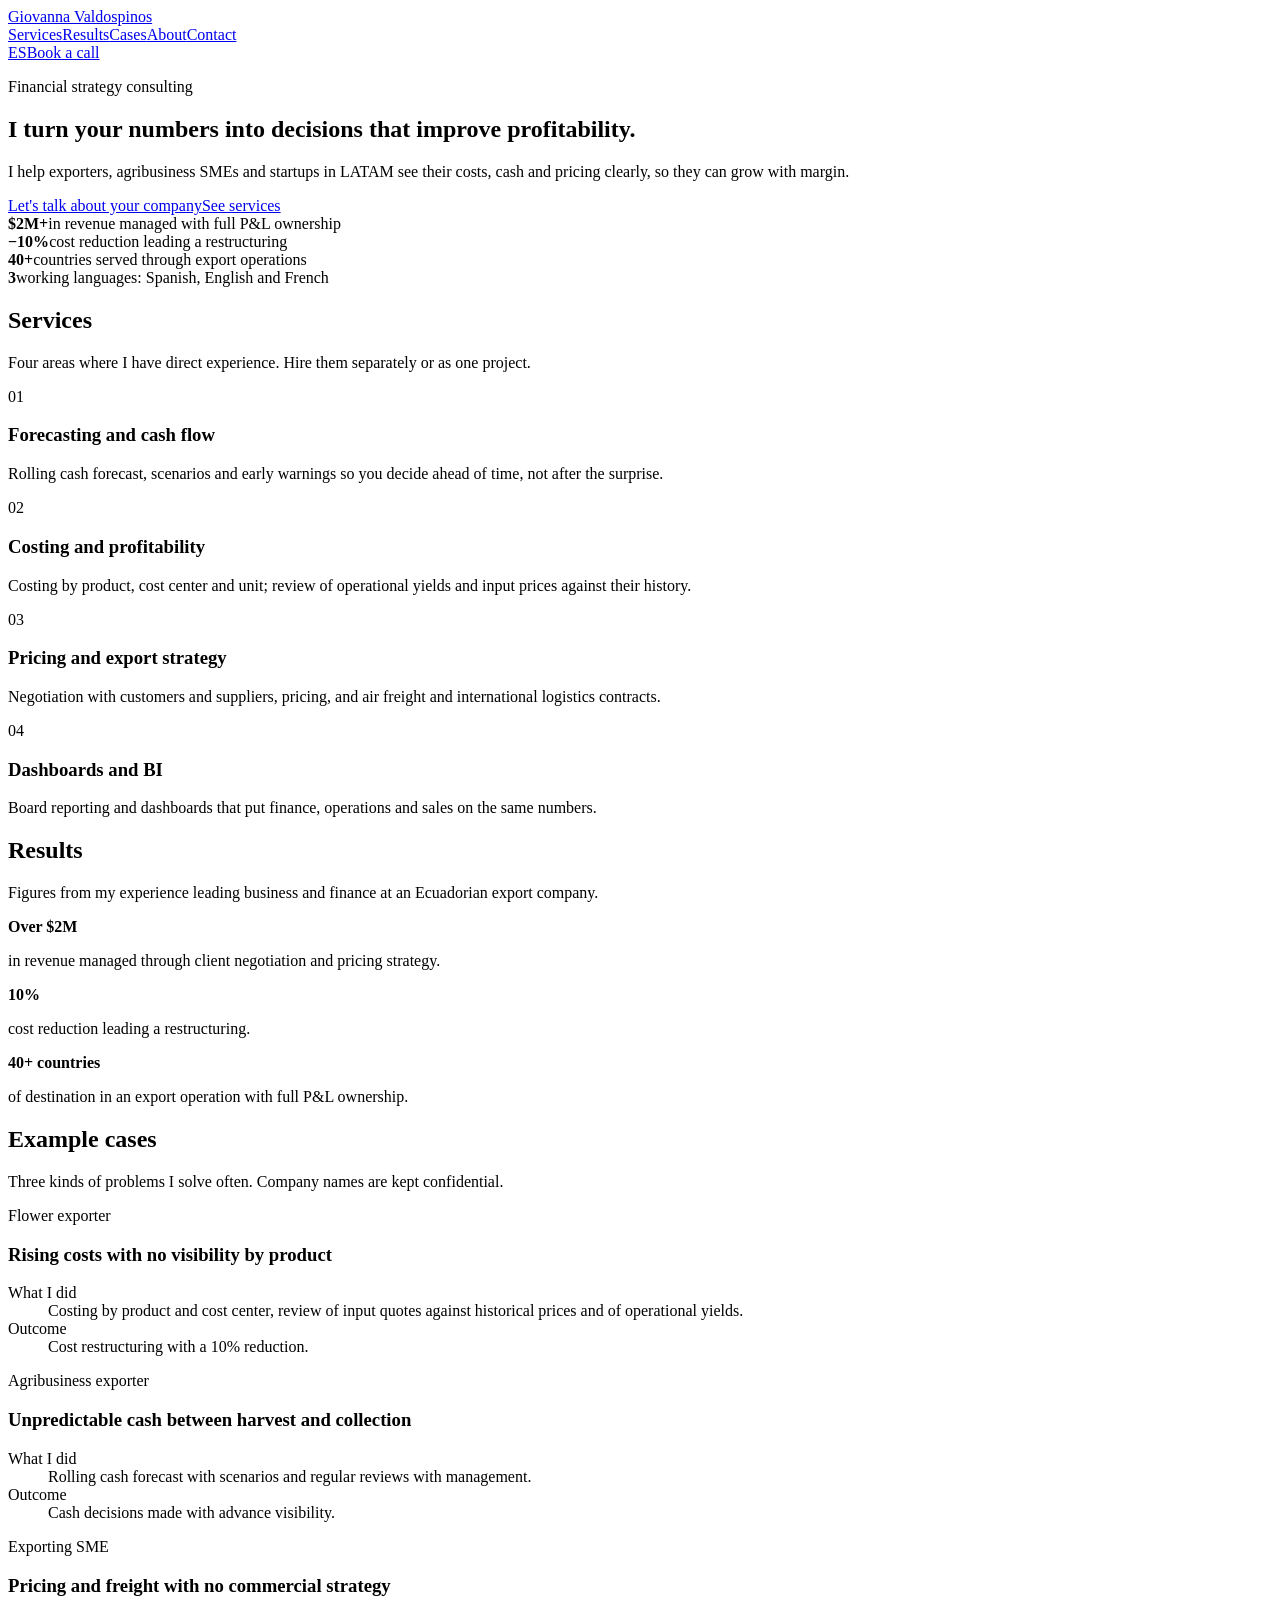
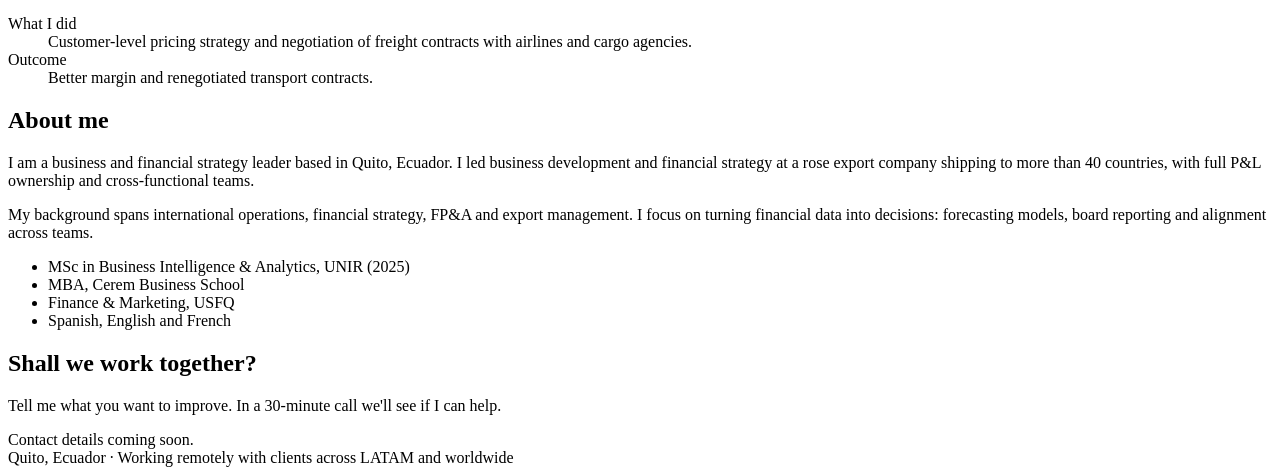
==== en/index.html @ 50a2fac2 "Create index.html" ====
<!doctype html>
<html lang="en"><head><meta charset="utf-8"><meta name="viewport" content="width=device-width,initial-scale=1">
<title>Giovanna Valdospinos · Financial strategy and export operations consulting</title><meta name="description" content="Financial strategy, FP&A and international operations consulting for exporters, agribusiness SMEs and startups in LATAM.">
<meta property="og:title" content="Giovanna Valdospinos · Financial strategy and export operations consulting"><meta property="og:description" content="Financial strategy, FP&A and international operations consulting for exporters, agribusiness SMEs and startups in LATAM.">
<link rel="preconnect" href="https://fonts.googleapis.com"><link rel="preconnect" href="https://fonts.gstatic.com" crossorigin>
<link href="https://fonts.googleapis.com/css2?family=Fraunces:opsz,wght@9..144,500;9..144,600&family=Inter:wght@400;500;600&display=swap" rel="stylesheet">
<link rel="stylesheet" href="../assets/style.css"></head><body>
<header class="top"><div class="wrap bar"><a class="brand" href="#">Giovanna Valdospinos</a>
<nav><a href="#services">Services</a><a href="#results">Results</a><a href="#cases">Cases</a><a href="#about">About</a><a href="#contact">Contact</a></nav><div class="right"><a class="lang" href="../">ES</a><a class="btn sm" href="#contact">Book a call</a></div></div></header>
<main>
<section class="hero"><div class="wrap"><p class="eyebrow">Financial strategy consulting</p><h1>I turn your numbers into decisions that improve profitability.</h1><p class="lead">I help exporters, agribusiness SMEs and startups in LATAM see their costs, cash and pricing clearly, so they can grow with margin.</p>
<div class="actions"><a class="btn" href="#contact">Let's talk about your company</a><a class="btn ghost" href="#services">See services</a></div>
<div class="stats"><div class="stat"><b>$2M+</b><span>in revenue managed with full P&L ownership</span></div><div class="stat"><b>−10%</b><span>cost reduction leading a restructuring</span></div><div class="stat"><b>40+</b><span>countries served through export operations</span></div><div class="stat"><b>3</b><span>working languages: Spanish, English and French</span></div></div></div></section>
<section id="services"><div class="wrap"><h2>Services</h2><p class="intro">Four areas where I have direct experience. Hire them separately or as one project.</p><div class="grid4"><article class="card"><span class="n">01</span><h3>Forecasting and cash flow</h3><p>Rolling cash forecast, scenarios and early warnings so you decide ahead of time, not after the surprise.</p></article><article class="card"><span class="n">02</span><h3>Costing and profitability</h3><p>Costing by product, cost center and unit; review of operational yields and input prices against their history.</p></article><article class="card"><span class="n">03</span><h3>Pricing and export strategy</h3><p>Negotiation with customers and suppliers, pricing, and air freight and international logistics contracts.</p></article><article class="card"><span class="n">04</span><h3>Dashboards and BI</h3><p>Board reporting and dashboards that put finance, operations and sales on the same numbers.</p></article></div></div></section>
<section id="results" class="dark"><div class="wrap"><h2>Results</h2><p class="intro">Figures from my experience leading business and finance at an Ecuadorian export company.</p><div class="grid3"><div class="res"><b>Over $2M</b><p>in revenue managed through client negotiation and pricing strategy.</p></div><div class="res"><b>10%</b><p>cost reduction leading a restructuring.</p></div><div class="res"><b>40+ countries</b><p>of destination in an export operation with full P&L ownership.</p></div></div></div></section>
<section id="cases"><div class="wrap"><h2>Example cases</h2><p class="intro">Three kinds of problems I solve often. Company names are kept confidential.</p><div class="grid3"><article class="case"><span class="tag">Flower exporter</span><h3>Rising costs with no visibility by product</h3><dl><dt>What I did</dt><dd>Costing by product and cost center, review of input quotes against historical prices and of operational yields.</dd><dt>Outcome</dt><dd>Cost restructuring with a 10% reduction.</dd></dl></article><article class="case"><span class="tag">Agribusiness exporter</span><h3>Unpredictable cash between harvest and collection</h3><dl><dt>What I did</dt><dd>Rolling cash forecast with scenarios and regular reviews with management.</dd><dt>Outcome</dt><dd>Cash decisions made with advance visibility.</dd></dl></article><article class="case"><span class="tag">Exporting SME</span><h3>Pricing and freight with no commercial strategy</h3><dl><dt>What I did</dt><dd>Customer-level pricing strategy and negotiation of freight contracts with airlines and cargo agencies.</dd><dt>Outcome</dt><dd>Better margin and renegotiated transport contracts.</dd></dl></article></div></div></section>
<section id="about" class="soft"><div class="wrap two"><div><h2>About me</h2><p>I am a business and financial strategy leader based in Quito, Ecuador. I led business development and financial strategy at a rose export company shipping to more than 40 countries, with full P&L ownership and cross-functional teams.</p><p>My background spans international operations, financial strategy, FP&A and export management. I focus on turning financial data into decisions: forecasting models, board reporting and alignment across teams.</p></div><ul class="creds"><li>MSc in Business Intelligence & Analytics, UNIR (2025)</li><li>MBA, Cerem Business School</li><li>Finance & Marketing, USFQ</li><li>Spanish, English and French</li></ul></div></section>
<section id="contact" class="contact"><div class="wrap"><h2>Shall we work together?</h2><p class="intro">Tell me what you want to improve. In a 30-minute call we'll see if I can help.</p>
<div class="actions"><span class="soon">Contact details coming soon.</span></div></div></section>
</main>
<footer><div class="wrap">Quito, Ecuador · Working remotely with clients across LATAM and worldwide</div></footer>
</body></html>
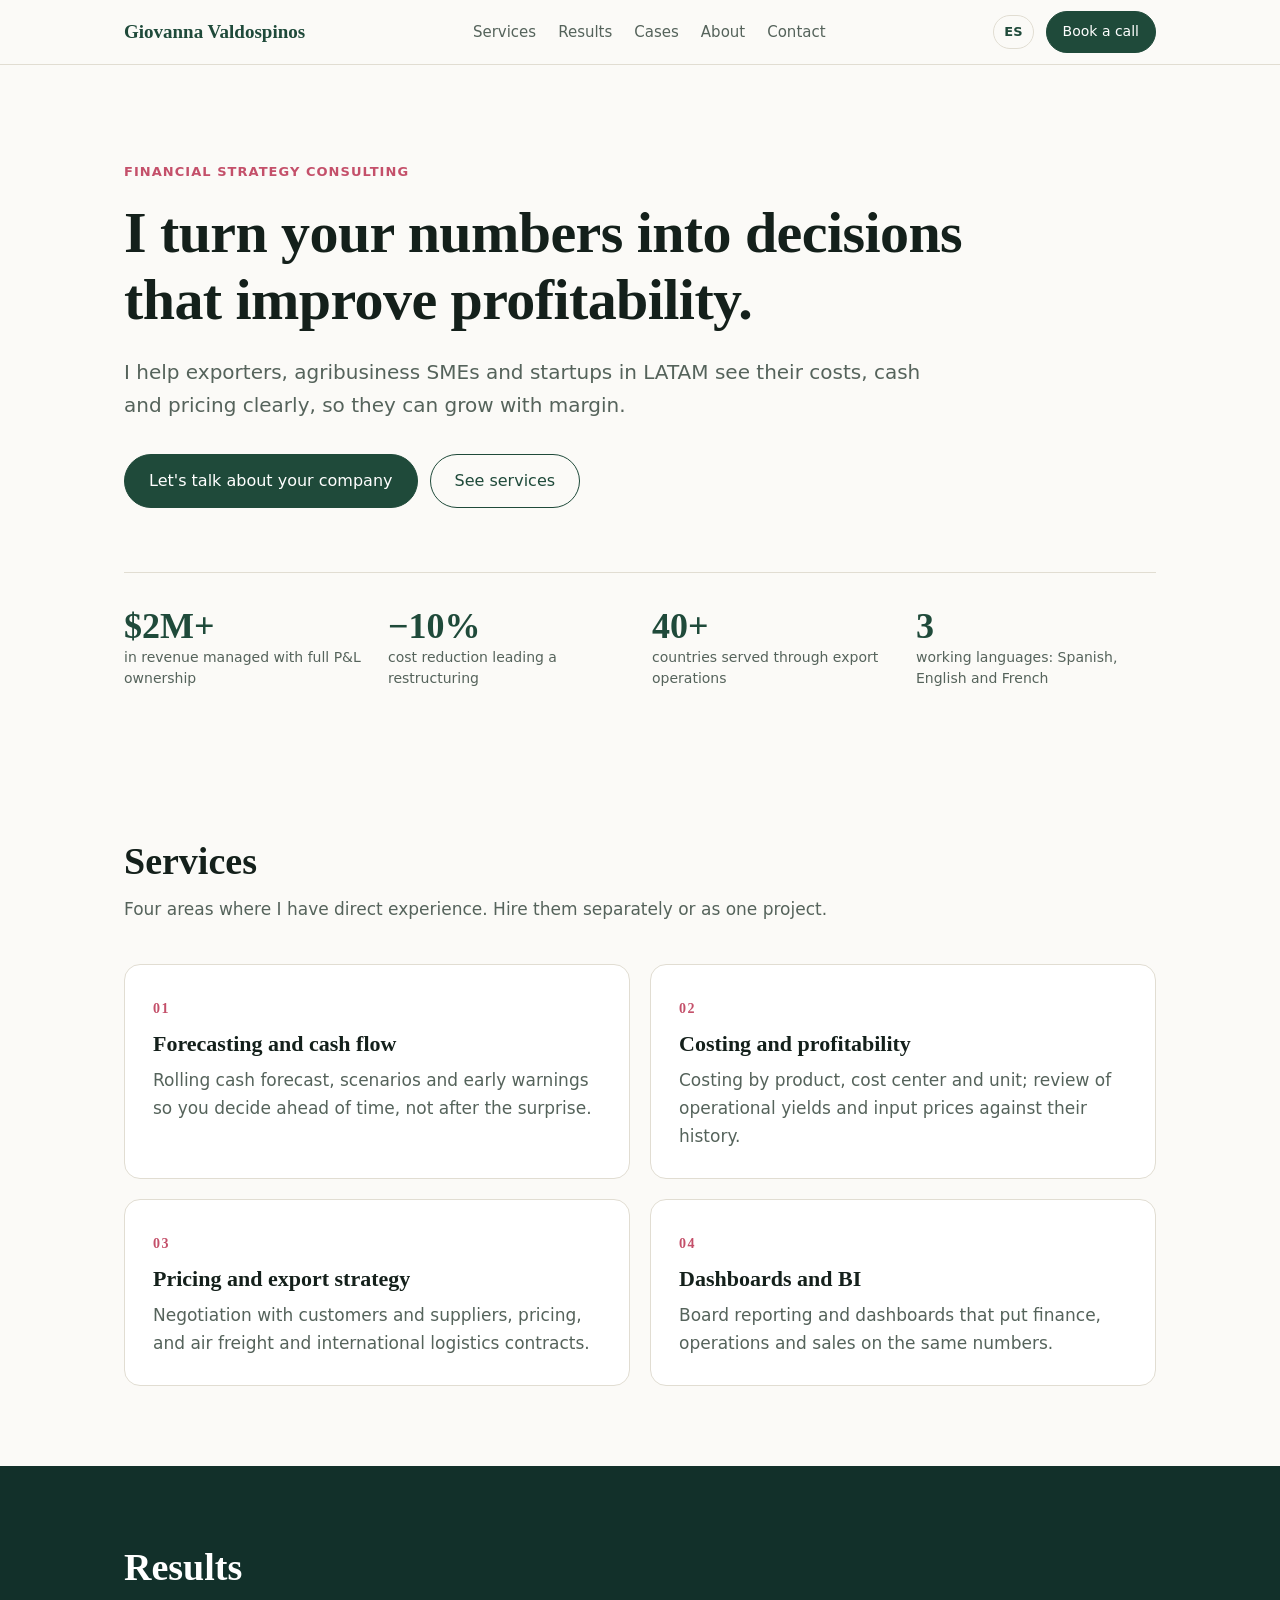
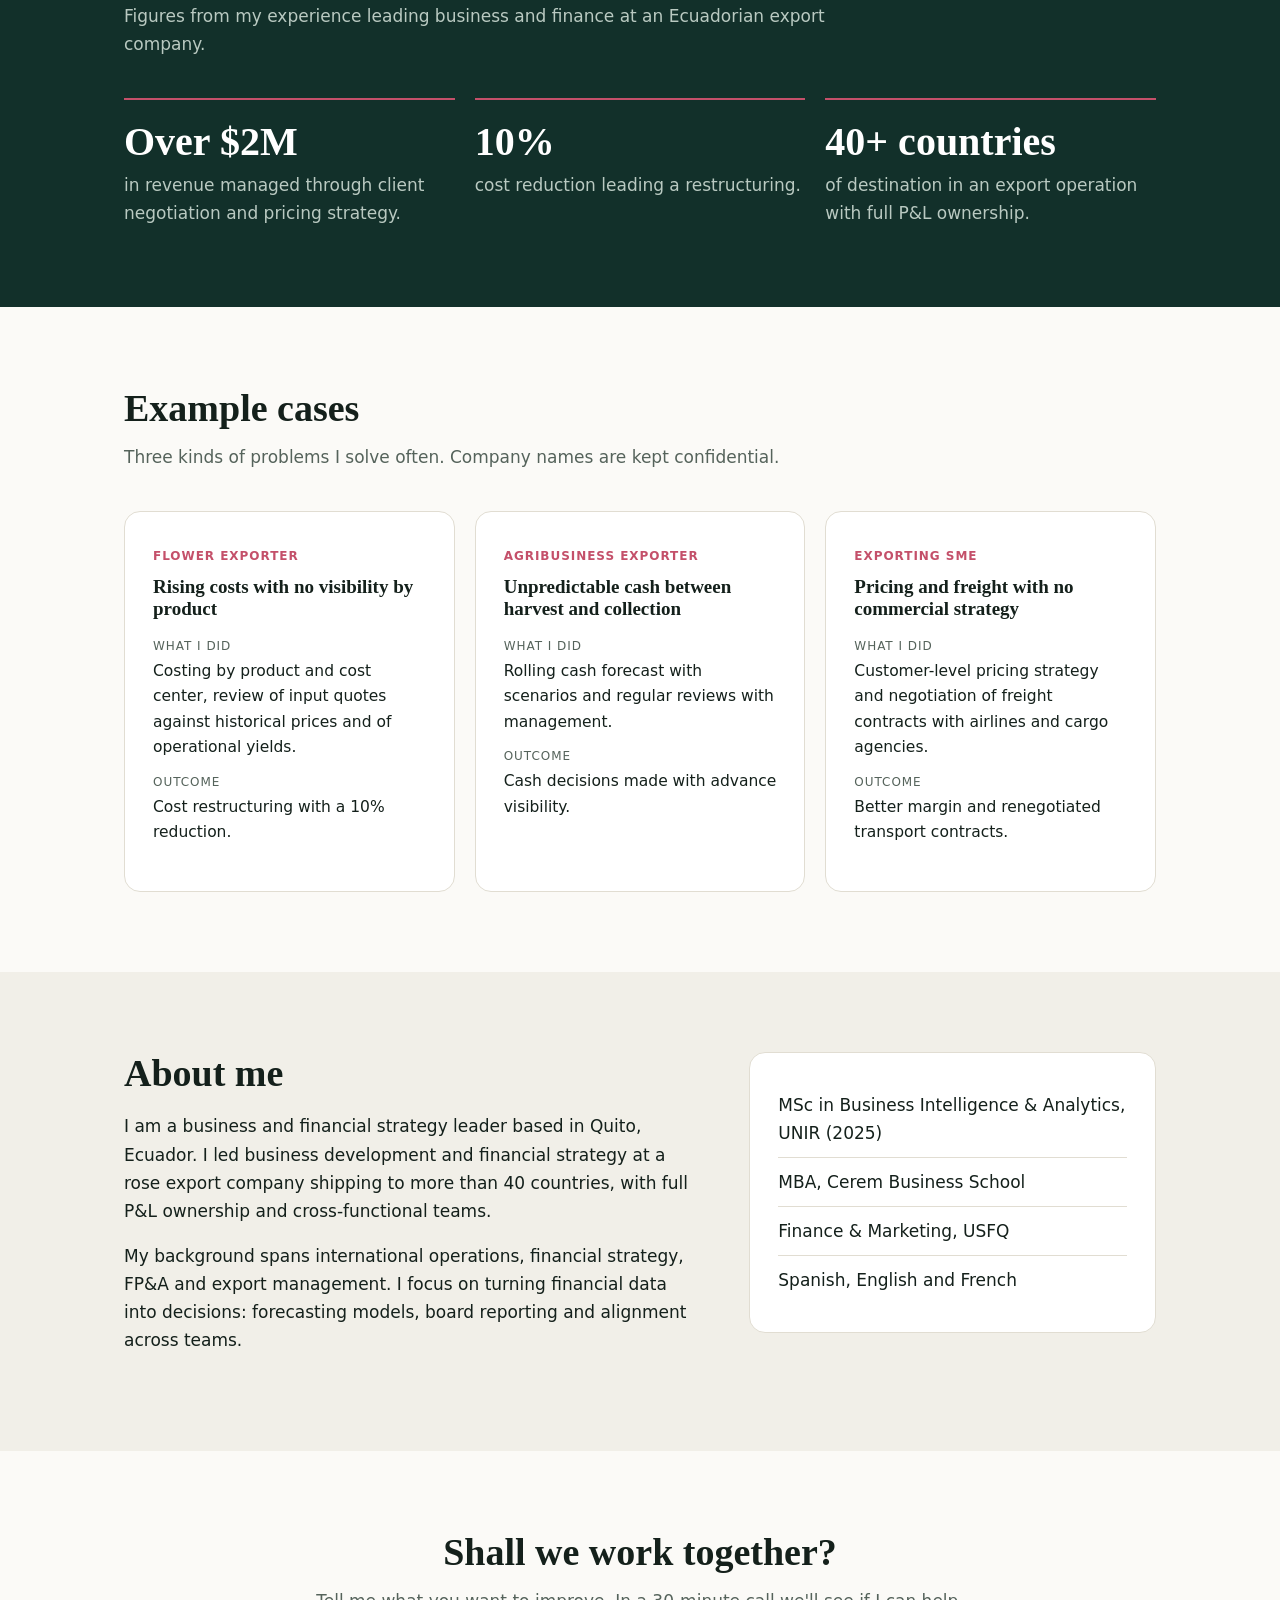
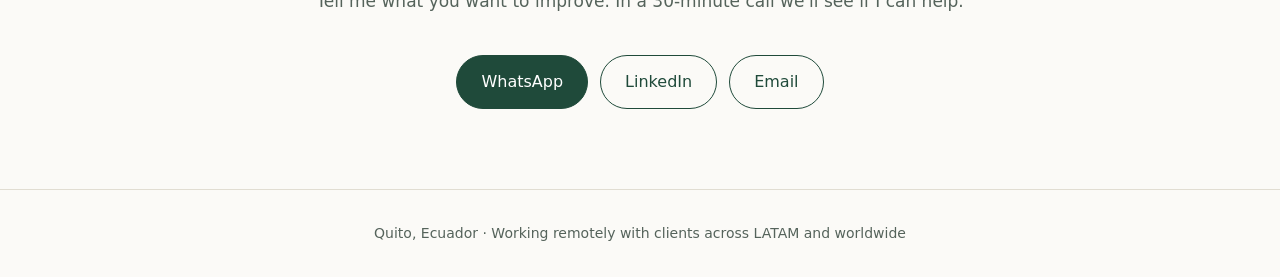
==== commit f1313d9d: "Update index.html" ====
--- a/en/index.html
+++ b/en/index.html
@@ -16,7 +16,8 @@
 <section id="cases"><div class="wrap"><h2>Example cases</h2><p class="intro">Three kinds of problems I solve often. Company names are kept confidential.</p><div class="grid3"><article class="case"><span class="tag">Flower exporter</span><h3>Rising costs with no visibility by product</h3><dl><dt>What I did</dt><dd>Costing by product and cost center, review of input quotes against historical prices and of operational yields.</dd><dt>Outcome</dt><dd>Cost restructuring with a 10% reduction.</dd></dl></article><article class="case"><span class="tag">Agribusiness exporter</span><h3>Unpredictable cash between harvest and collection</h3><dl><dt>What I did</dt><dd>Rolling cash forecast with scenarios and regular reviews with management.</dd><dt>Outcome</dt><dd>Cash decisions made with advance visibility.</dd></dl></article><article class="case"><span class="tag">Exporting SME</span><h3>Pricing and freight with no commercial strategy</h3><dl><dt>What I did</dt><dd>Customer-level pricing strategy and negotiation of freight contracts with airlines and cargo agencies.</dd><dt>Outcome</dt><dd>Better margin and renegotiated transport contracts.</dd></dl></article></div></div></section>
 <section id="about" class="soft"><div class="wrap two"><div><h2>About me</h2><p>I am a business and financial strategy leader based in Quito, Ecuador. I led business development and financial strategy at a rose export company shipping to more than 40 countries, with full P&L ownership and cross-functional teams.</p><p>My background spans international operations, financial strategy, FP&A and export management. I focus on turning financial data into decisions: forecasting models, board reporting and alignment across teams.</p></div><ul class="creds"><li>MSc in Business Intelligence & Analytics, UNIR (2025)</li><li>MBA, Cerem Business School</li><li>Finance & Marketing, USFQ</li><li>Spanish, English and French</li></ul></div></section>
 <section id="contact" class="contact"><div class="wrap"><h2>Shall we work together?</h2><p class="intro">Tell me what you want to improve. In a 30-minute call we'll see if I can help.</p>
-<div class="actions"><span class="soon">Contact details coming soon.</span></div></div></section>
+<div class="actions"><a class="btn" href="https://wa.me/593990632635">WhatsApp</a><a class="btn ghost" href="https://www.linkedin.com/in/giovanna-valdospinos/">LinkedIn</a><a class="btn ghost" href="mailto:giovanna2380@gmail.com">Email</a></div></div></section>
 </main>
 <footer><div class="wrap">Quito, Ecuador · Working remotely with clients across LATAM and worldwide</div></footer>
 </body></html>
+
--- a/assets/style.css
+++ b/assets/style.css
@@ -0,0 +1,38 @@
+:root{--ink:#14201b;--muted:#55635b;--bg:#fbfaf7;--soft:#f1efe8;--green:#1f4a3a;--deep:#12302a;--accent:#c4506a;--line:#e1ddd2}
+*{box-sizing:border-box}html{scroll-behavior:smooth}
+body{margin:0;font:400 17px/1.65 Inter,system-ui,sans-serif;color:var(--ink);background:var(--bg)}
+.wrap{max-width:1080px;margin:0 auto;padding:0 24px}
+h1,h2,h3{font-family:Fraunces,Georgia,serif;font-weight:600;line-height:1.15;margin:0}
+.top{position:sticky;top:0;z-index:5;background:rgba(251,250,247,.92);backdrop-filter:blur(8px);border-bottom:1px solid var(--line)}
+.bar{display:flex;align-items:center;justify-content:space-between;gap:16px;height:64px}
+.brand{font-family:Fraunces,serif;font-weight:600;color:var(--green);text-decoration:none;font-size:19px}
+nav{display:flex;gap:22px}nav a{color:var(--muted);text-decoration:none;font-size:15px}nav a:hover{color:var(--ink)}
+.right{display:flex;align-items:center;gap:12px}
+.lang{font-size:13px;font-weight:600;color:var(--green);text-decoration:none;border:1px solid var(--line);padding:5px 10px;border-radius:999px}
+.btn{display:inline-block;background:var(--green);color:#fff;text-decoration:none;padding:13px 24px;border-radius:999px;font-weight:500;font-size:16px;border:1px solid var(--green);transition:.2s}
+.btn:hover{background:var(--deep)}.btn.sm{padding:8px 16px;font-size:14px}
+.btn.ghost{background:transparent;color:var(--green)}.btn.ghost:hover{background:var(--soft)}
+.hero{padding:96px 0 72px}.eyebrow{color:var(--accent);font-weight:600;letter-spacing:.08em;text-transform:uppercase;font-size:13px;margin:0 0 18px}
+h1{font-size:clamp(34px,5.4vw,58px);max-width:16em;letter-spacing:-.01em}
+.lead{font-size:20px;color:var(--muted);max-width:40em;margin:22px 0 32px}
+.actions{display:flex;flex-wrap:wrap;gap:12px}
+.stats{display:grid;grid-template-columns:repeat(4,1fr);gap:24px;margin-top:64px;border-top:1px solid var(--line);padding-top:32px}
+.stat b{display:block;font:600 36px Fraunces,serif;color:var(--green)}.stat span{font-size:14px;color:var(--muted);display:block;line-height:1.45}
+section{padding:80px 0}h2{font-size:clamp(28px,3.6vw,38px);margin-bottom:12px}
+.intro{color:var(--muted);max-width:42em;margin:0 0 40px}
+.grid4{display:grid;grid-template-columns:repeat(2,1fr);gap:20px}.grid3{display:grid;grid-template-columns:repeat(3,1fr);gap:20px}
+.card,.case{background:#fff;border:1px solid var(--line);border-radius:16px;padding:28px}
+.card .n{color:var(--accent);font:600 14px Inter;letter-spacing:.1em}.card h3{font-size:22px;margin:10px 0}.card p{margin:0;color:var(--muted)}
+.dark{background:var(--deep);color:#fff}.dark .intro{color:#b9c9c1}
+.res{border-top:2px solid var(--accent);padding-top:18px}.res b{font:600 40px Fraunces,serif;display:block}.res p{color:#b9c9c1;margin:6px 0 0}
+.tag{font-size:12px;font-weight:600;letter-spacing:.08em;text-transform:uppercase;color:var(--accent)}
+.case h3{font-size:19px;margin:8px 0 14px}.case dt{font-size:12px;text-transform:uppercase;letter-spacing:.08em;color:var(--muted);margin-top:12px}.case dd{margin:2px 0 0;font-size:15.5px}
+.soft{background:var(--soft)}.two{display:grid;grid-template-columns:1.4fr 1fr;gap:56px;align-items:start}
+.creds{list-style:none;margin:0;padding:28px;background:#fff;border:1px solid var(--line);border-radius:16px}
+.creds li{padding:10px 0;border-bottom:1px solid var(--line)}.creds li:last-child{border:0}
+.contact{text-align:center}.contact .intro{margin-inline:auto}.contact .actions{justify-content:center}
+footer{padding:32px 0;border-top:1px solid var(--line);color:var(--muted);font-size:14px;text-align:center}
+@media(max-width:820px){nav{display:none}.stats{grid-template-columns:repeat(2,1fr)}.grid4,.grid3,.two{grid-template-columns:1fr}.hero{padding:56px 0 40px}section{padding:56px 0}}
+.brand{white-space:nowrap}.btn.sm{white-space:nowrap}
+@media(max-width:520px){.btn.sm{display:none}.brand{font-size:17px}}
+.soon{color:var(--muted);font-style:italic}
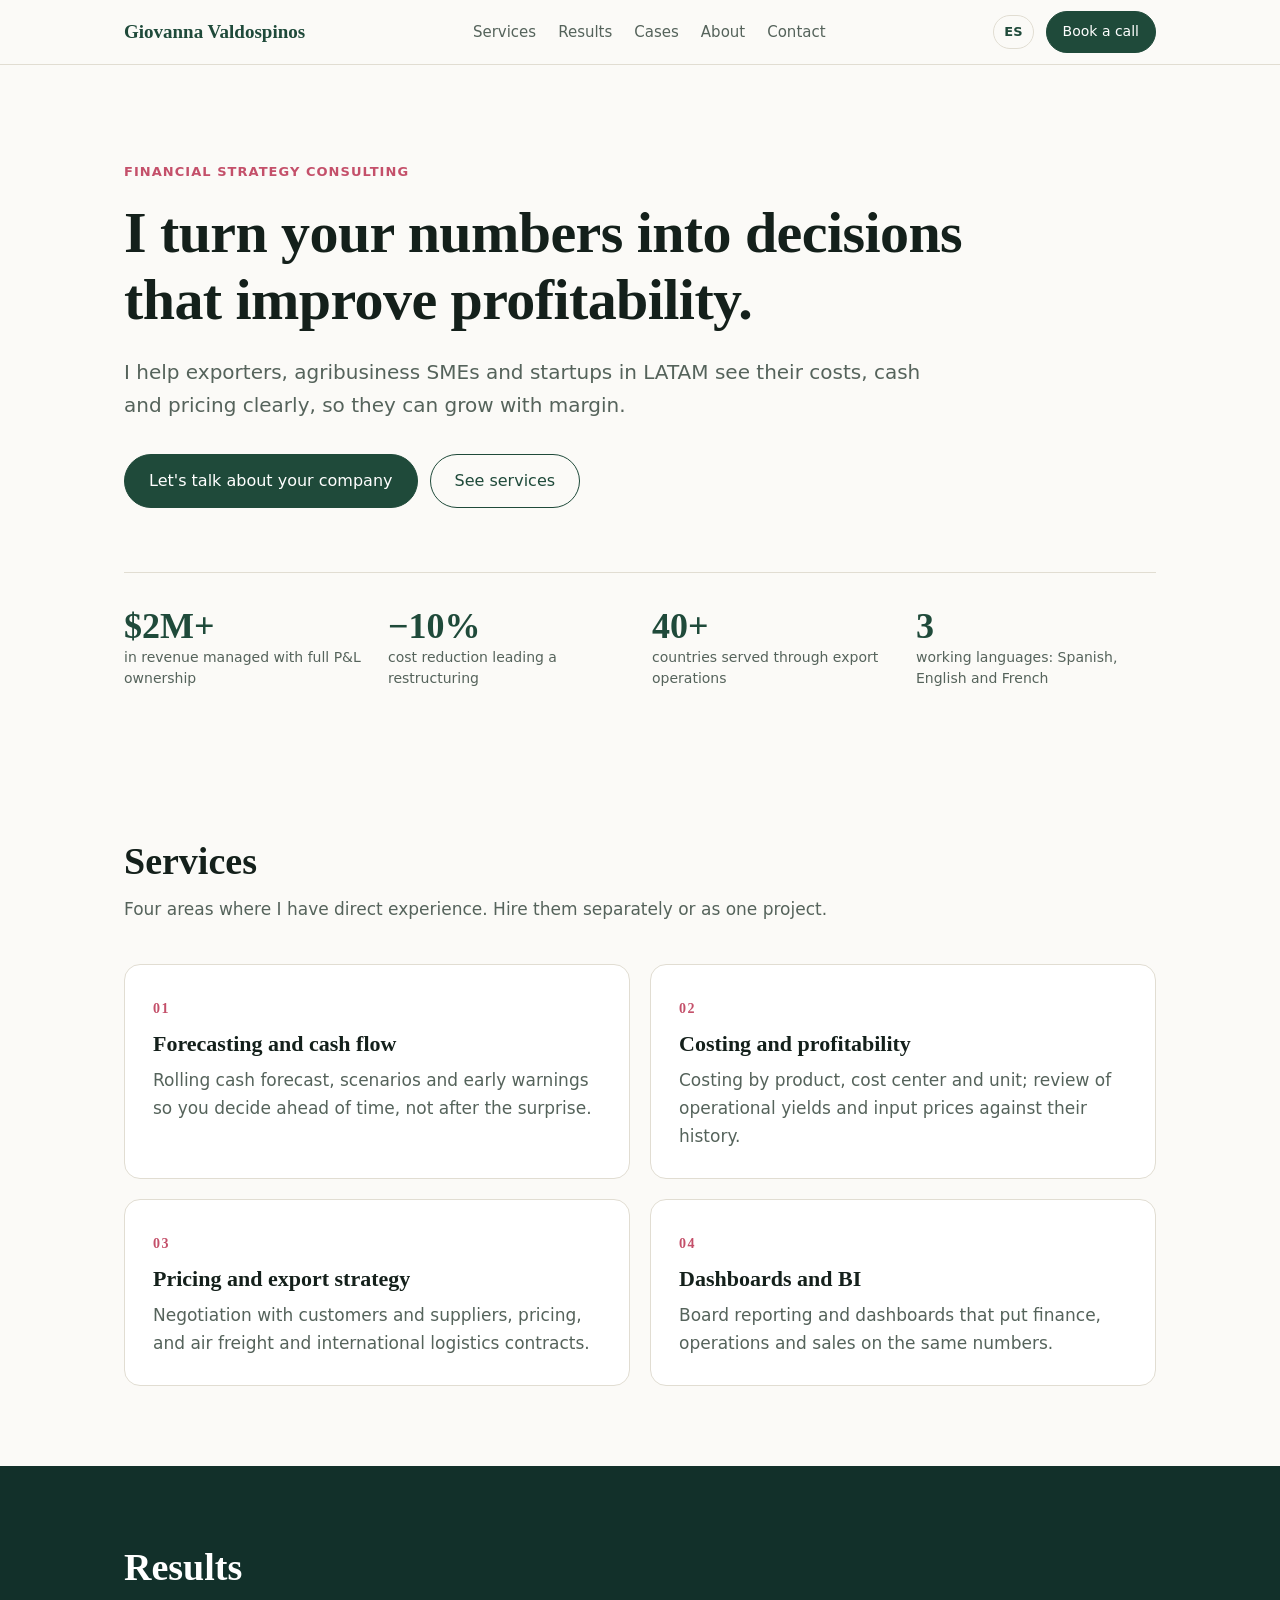
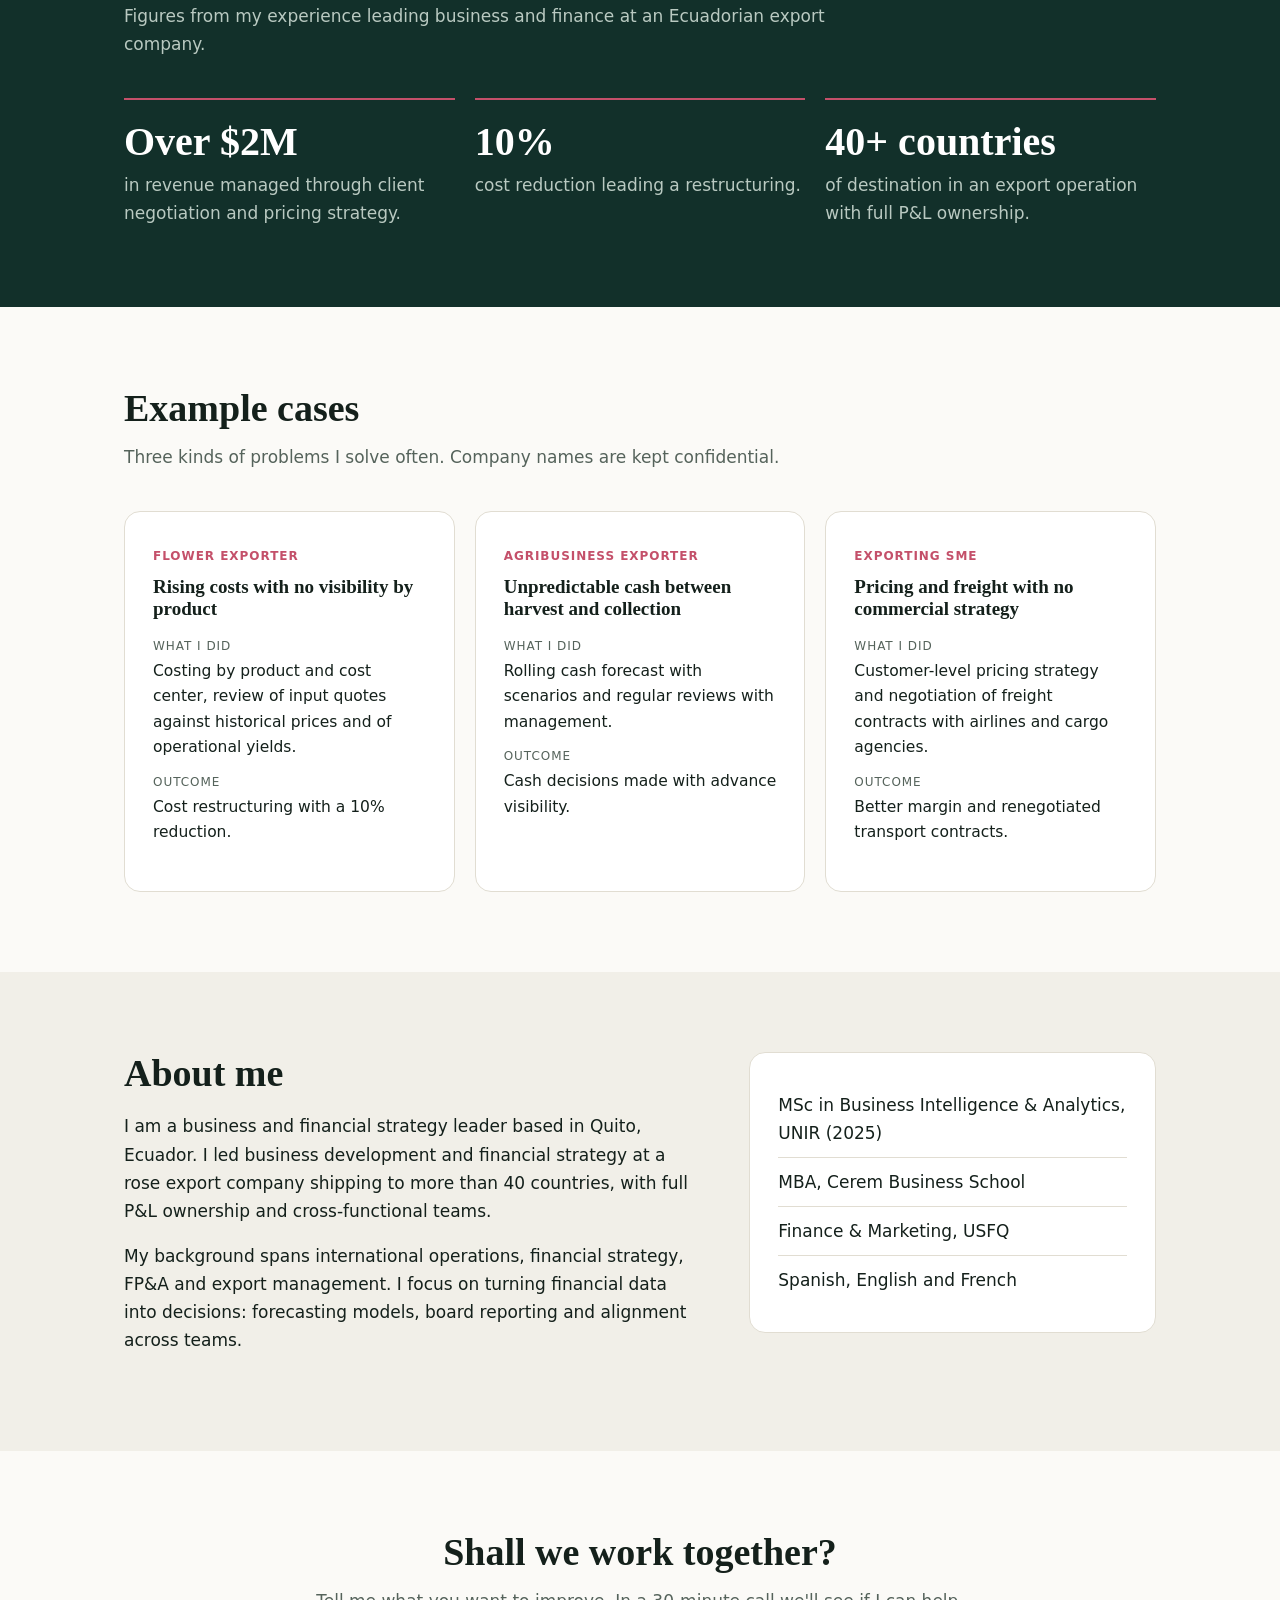
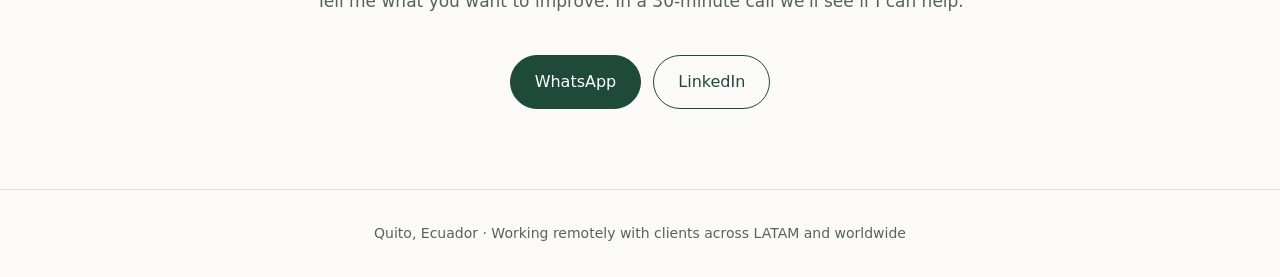
==== commit cbdde65a: "Update index.html" ====
--- a/en/index.html
+++ b/en/index.html
@@ -16,8 +16,10 @@
 <section id="cases"><div class="wrap"><h2>Example cases</h2><p class="intro">Three kinds of problems I solve often. Company names are kept confidential.</p><div class="grid3"><article class="case"><span class="tag">Flower exporter</span><h3>Rising costs with no visibility by product</h3><dl><dt>What I did</dt><dd>Costing by product and cost center, review of input quotes against historical prices and of operational yields.</dd><dt>Outcome</dt><dd>Cost restructuring with a 10% reduction.</dd></dl></article><article class="case"><span class="tag">Agribusiness exporter</span><h3>Unpredictable cash between harvest and collection</h3><dl><dt>What I did</dt><dd>Rolling cash forecast with scenarios and regular reviews with management.</dd><dt>Outcome</dt><dd>Cash decisions made with advance visibility.</dd></dl></article><article class="case"><span class="tag">Exporting SME</span><h3>Pricing and freight with no commercial strategy</h3><dl><dt>What I did</dt><dd>Customer-level pricing strategy and negotiation of freight contracts with airlines and cargo agencies.</dd><dt>Outcome</dt><dd>Better margin and renegotiated transport contracts.</dd></dl></article></div></div></section>
 <section id="about" class="soft"><div class="wrap two"><div><h2>About me</h2><p>I am a business and financial strategy leader based in Quito, Ecuador. I led business development and financial strategy at a rose export company shipping to more than 40 countries, with full P&L ownership and cross-functional teams.</p><p>My background spans international operations, financial strategy, FP&A and export management. I focus on turning financial data into decisions: forecasting models, board reporting and alignment across teams.</p></div><ul class="creds"><li>MSc in Business Intelligence & Analytics, UNIR (2025)</li><li>MBA, Cerem Business School</li><li>Finance & Marketing, USFQ</li><li>Spanish, English and French</li></ul></div></section>
 <section id="contact" class="contact"><div class="wrap"><h2>Shall we work together?</h2><p class="intro">Tell me what you want to improve. In a 30-minute call we'll see if I can help.</p>
-<div class="actions"><a class="btn" href="https://wa.me/593990632635">WhatsApp</a><a class="btn ghost" href="https://www.linkedin.com/in/giovanna-valdospinos/">LinkedIn</a><a class="btn ghost" href="mailto:giovanna2380@gmail.com">Email</a></div></div></section>
+<div class="actions"><a class="btn" href="https://wa.me/593990632635">WhatsApp</a><a class="btn ghost" href="https://www.linkedin.com/in/giovanna-valdospinos/">LinkedIn</a></div></div></section>
 </main>
 <footer><div class="wrap">Quito, Ecuador · Working remotely with clients across LATAM and worldwide</div></footer>
 </body></html>
 
+
+
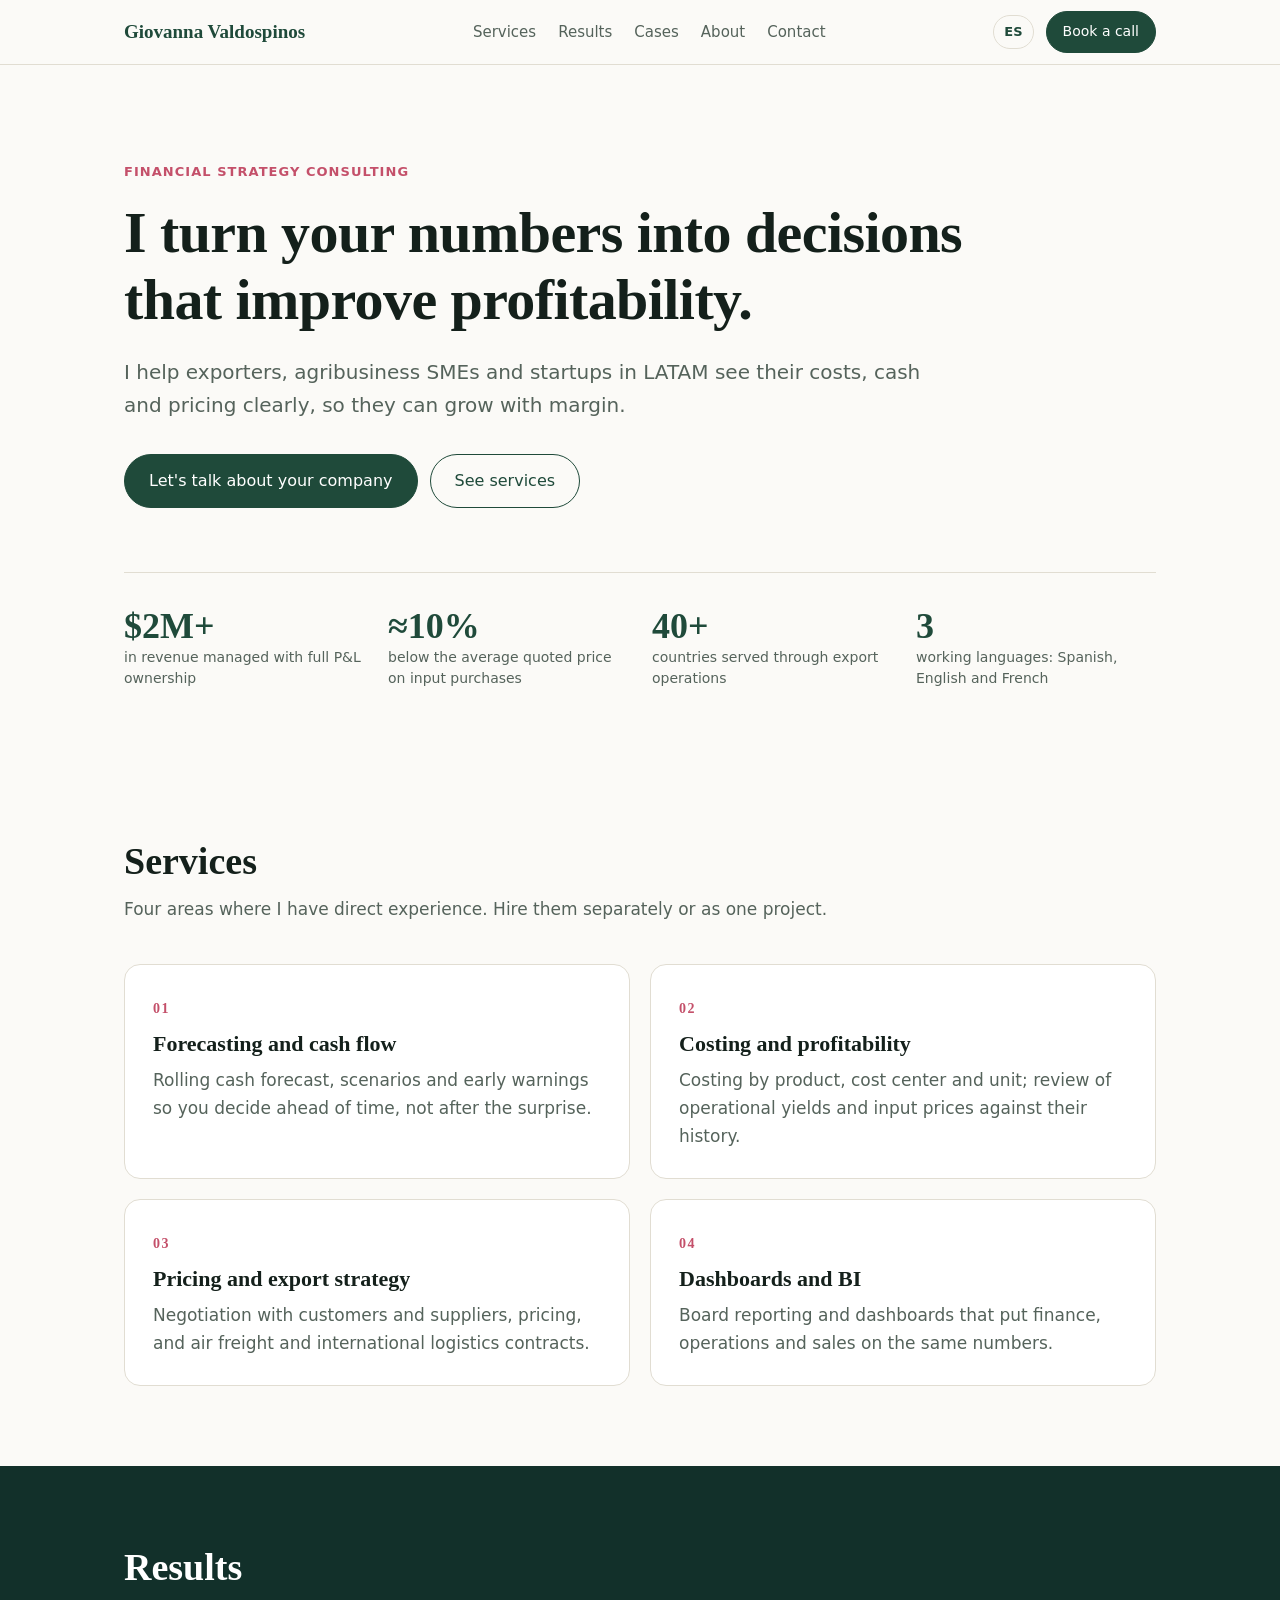
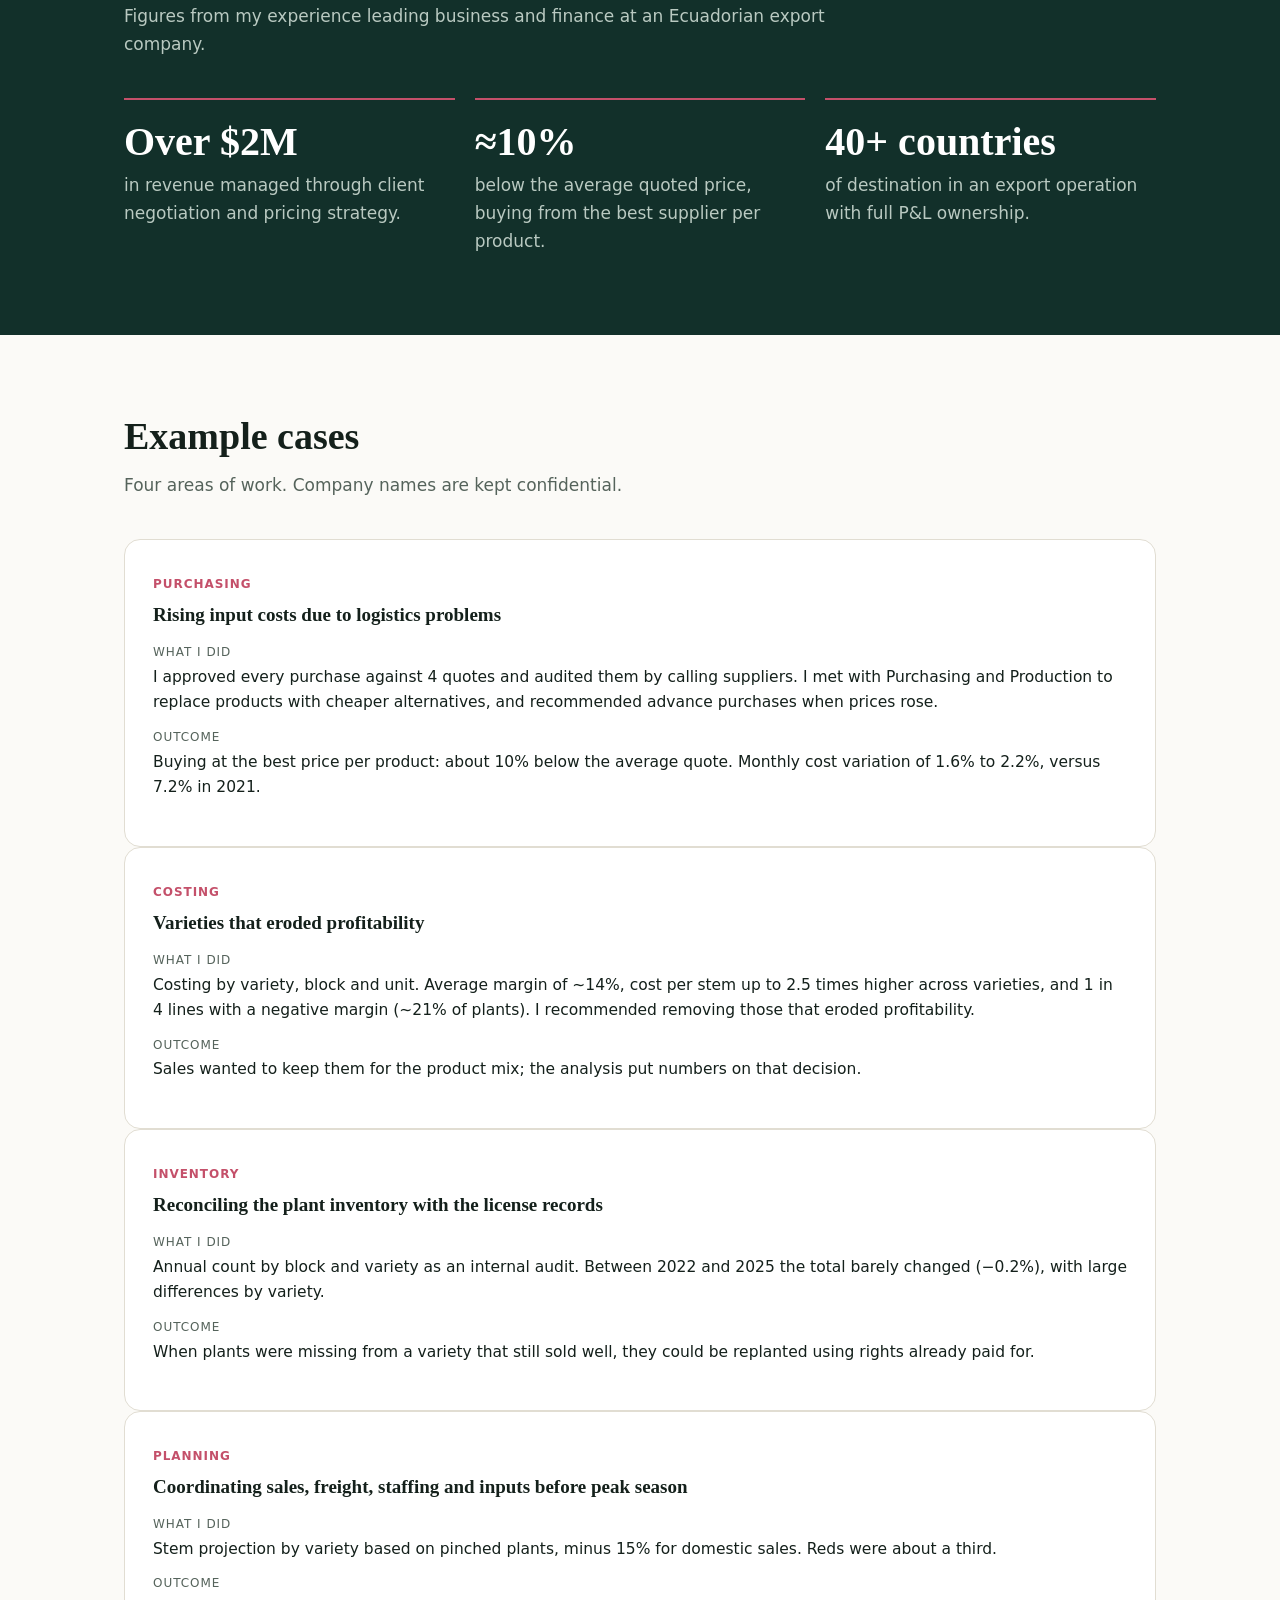
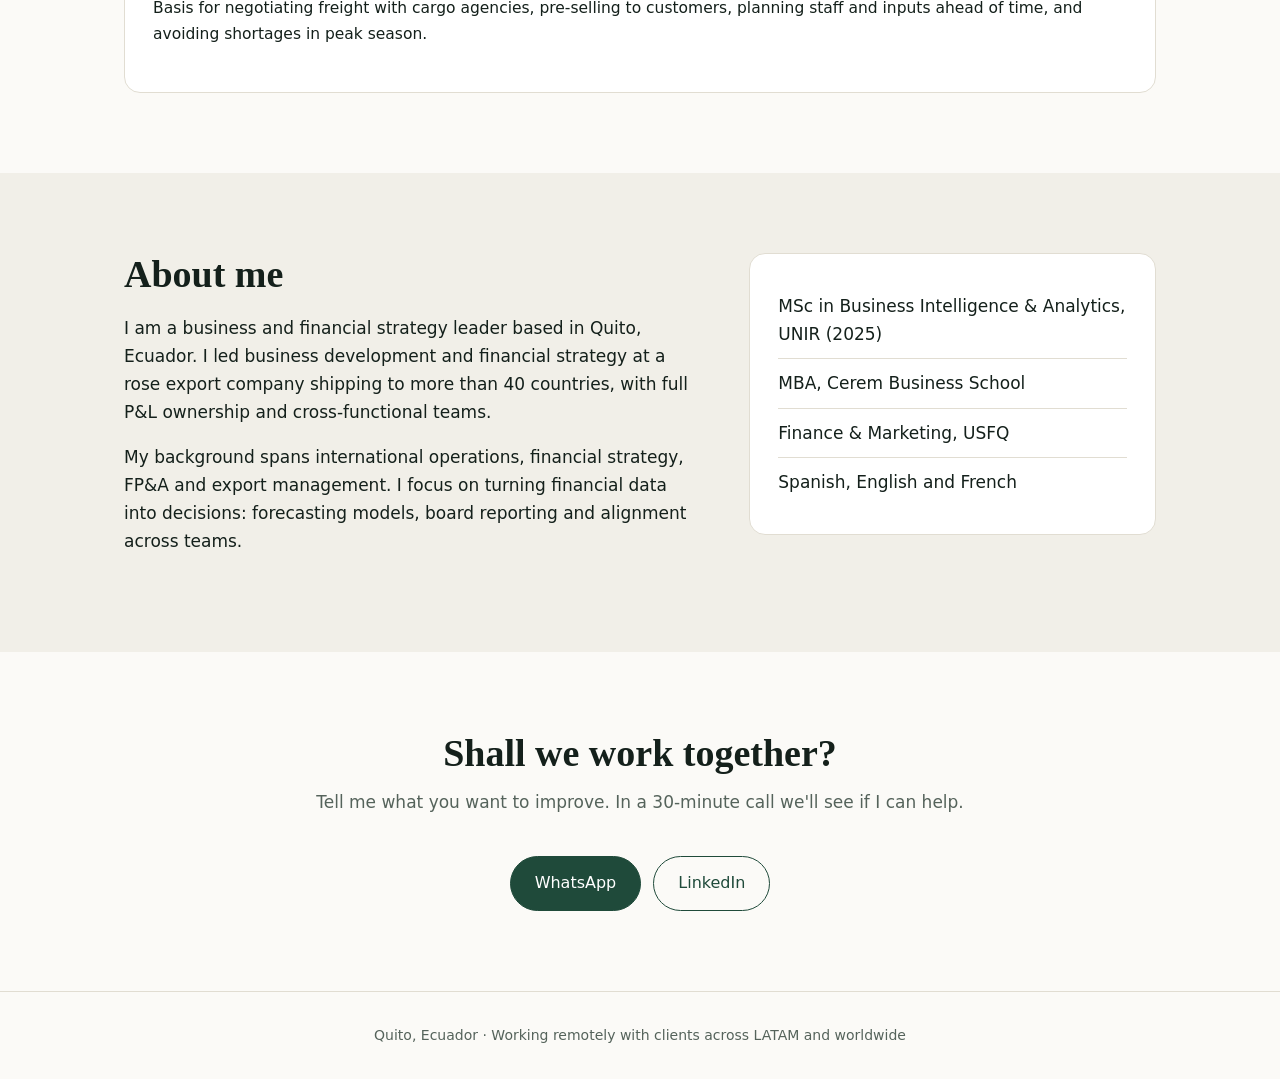
==== commit 39d8aca1: "Update index.html" ====
--- a/en/index.html
+++ b/en/index.html
@@ -10,16 +10,13 @@
 <main>
 <section class="hero"><div class="wrap"><p class="eyebrow">Financial strategy consulting</p><h1>I turn your numbers into decisions that improve profitability.</h1><p class="lead">I help exporters, agribusiness SMEs and startups in LATAM see their costs, cash and pricing clearly, so they can grow with margin.</p>
 <div class="actions"><a class="btn" href="#contact">Let's talk about your company</a><a class="btn ghost" href="#services">See services</a></div>
-<div class="stats"><div class="stat"><b>$2M+</b><span>in revenue managed with full P&L ownership</span></div><div class="stat"><b>−10%</b><span>cost reduction leading a restructuring</span></div><div class="stat"><b>40+</b><span>countries served through export operations</span></div><div class="stat"><b>3</b><span>working languages: Spanish, English and French</span></div></div></div></section>
+<div class="stats"><div class="stat"><b>$2M+</b><span>in revenue managed with full P&L ownership</span></div><div class="stat"><b>≈10%</b><span>below the average quoted price on input purchases</span></div><div class="stat"><b>40+</b><span>countries served through export operations</span></div><div class="stat"><b>3</b><span>working languages: Spanish, English and French</span></div></div></div></section>
 <section id="services"><div class="wrap"><h2>Services</h2><p class="intro">Four areas where I have direct experience. Hire them separately or as one project.</p><div class="grid4"><article class="card"><span class="n">01</span><h3>Forecasting and cash flow</h3><p>Rolling cash forecast, scenarios and early warnings so you decide ahead of time, not after the surprise.</p></article><article class="card"><span class="n">02</span><h3>Costing and profitability</h3><p>Costing by product, cost center and unit; review of operational yields and input prices against their history.</p></article><article class="card"><span class="n">03</span><h3>Pricing and export strategy</h3><p>Negotiation with customers and suppliers, pricing, and air freight and international logistics contracts.</p></article><article class="card"><span class="n">04</span><h3>Dashboards and BI</h3><p>Board reporting and dashboards that put finance, operations and sales on the same numbers.</p></article></div></div></section>
-<section id="results" class="dark"><div class="wrap"><h2>Results</h2><p class="intro">Figures from my experience leading business and finance at an Ecuadorian export company.</p><div class="grid3"><div class="res"><b>Over $2M</b><p>in revenue managed through client negotiation and pricing strategy.</p></div><div class="res"><b>10%</b><p>cost reduction leading a restructuring.</p></div><div class="res"><b>40+ countries</b><p>of destination in an export operation with full P&L ownership.</p></div></div></div></section>
-<section id="cases"><div class="wrap"><h2>Example cases</h2><p class="intro">Three kinds of problems I solve often. Company names are kept confidential.</p><div class="grid3"><article class="case"><span class="tag">Flower exporter</span><h3>Rising costs with no visibility by product</h3><dl><dt>What I did</dt><dd>Costing by product and cost center, review of input quotes against historical prices and of operational yields.</dd><dt>Outcome</dt><dd>Cost restructuring with a 10% reduction.</dd></dl></article><article class="case"><span class="tag">Agribusiness exporter</span><h3>Unpredictable cash between harvest and collection</h3><dl><dt>What I did</dt><dd>Rolling cash forecast with scenarios and regular reviews with management.</dd><dt>Outcome</dt><dd>Cash decisions made with advance visibility.</dd></dl></article><article class="case"><span class="tag">Exporting SME</span><h3>Pricing and freight with no commercial strategy</h3><dl><dt>What I did</dt><dd>Customer-level pricing strategy and negotiation of freight contracts with airlines and cargo agencies.</dd><dt>Outcome</dt><dd>Better margin and renegotiated transport contracts.</dd></dl></article></div></div></section>
+<section id="results" class="dark"><div class="wrap"><h2>Results</h2><p class="intro">Figures from my experience leading business and finance at an Ecuadorian export company.</p><div class="grid3"><div class="res"><b>Over $2M</b><p>in revenue managed through client negotiation and pricing strategy.</p></div><div class="res"><b>≈10%</b><p>below the average quoted price, buying from the best supplier per product.</p></div><div class="res"><b>40+ countries</b><p>of destination in an export operation with full P&L ownership.</p></div></div></div></section>
+<section id="cases"><div class="wrap"><h2>Example cases</h2><p class="intro">Four areas of work. Company names are kept confidential.</p><div class="grid2"><article class="case"><span class="tag">Purchasing</span><h3>Rising input costs due to logistics problems</h3><dl><dt>What I did</dt><dd>I approved every purchase against 4 quotes and audited them by calling suppliers. I met with Purchasing and Production to replace products with cheaper alternatives, and recommended advance purchases when prices rose.</dd><dt>Outcome</dt><dd>Buying at the best price per product: about 10% below the average quote. Monthly cost variation of 1.6% to 2.2%, versus 7.2% in 2021.</dd></dl></article><article class="case"><span class="tag">Costing</span><h3>Varieties that eroded profitability</h3><dl><dt>What I did</dt><dd>Costing by variety, block and unit. Average margin of ~14%, cost per stem up to 2.5 times higher across varieties, and 1 in 4 lines with a negative margin (~21% of plants). I recommended removing those that eroded profitability.</dd><dt>Outcome</dt><dd>Sales wanted to keep them for the product mix; the analysis put numbers on that decision.</dd></dl></article><article class="case"><span class="tag">Inventory</span><h3>Reconciling the plant inventory with the license records</h3><dl><dt>What I did</dt><dd>Annual count by block and variety as an internal audit. Between 2022 and 2025 the total barely changed (−0.2%), with large differences by variety.</dd><dt>Outcome</dt><dd>When plants were missing from a variety that still sold well, they could be replanted using rights already paid for.</dd></dl></article><article class="case"><span class="tag">Planning</span><h3>Coordinating sales, freight, staffing and inputs before peak season</h3><dl><dt>What I did</dt><dd>Stem projection by variety based on pinched plants, minus 15% for domestic sales. Reds were about a third.</dd><dt>Outcome</dt><dd>Basis for negotiating freight with cargo agencies, pre-selling to customers, planning staff and inputs ahead of time, and avoiding shortages in peak season.</dd></dl></article></div></div></section>
 <section id="about" class="soft"><div class="wrap two"><div><h2>About me</h2><p>I am a business and financial strategy leader based in Quito, Ecuador. I led business development and financial strategy at a rose export company shipping to more than 40 countries, with full P&L ownership and cross-functional teams.</p><p>My background spans international operations, financial strategy, FP&A and export management. I focus on turning financial data into decisions: forecasting models, board reporting and alignment across teams.</p></div><ul class="creds"><li>MSc in Business Intelligence & Analytics, UNIR (2025)</li><li>MBA, Cerem Business School</li><li>Finance & Marketing, USFQ</li><li>Spanish, English and French</li></ul></div></section>
 <section id="contact" class="contact"><div class="wrap"><h2>Shall we work together?</h2><p class="intro">Tell me what you want to improve. In a 30-minute call we'll see if I can help.</p>
 <div class="actions"><a class="btn" href="https://wa.me/593990632635">WhatsApp</a><a class="btn ghost" href="https://www.linkedin.com/in/giovanna-valdospinos/">LinkedIn</a></div></div></section>
 </main>
 <footer><div class="wrap">Quito, Ecuador · Working remotely with clients across LATAM and worldwide</div></footer>
 </body></html>
-
-
-
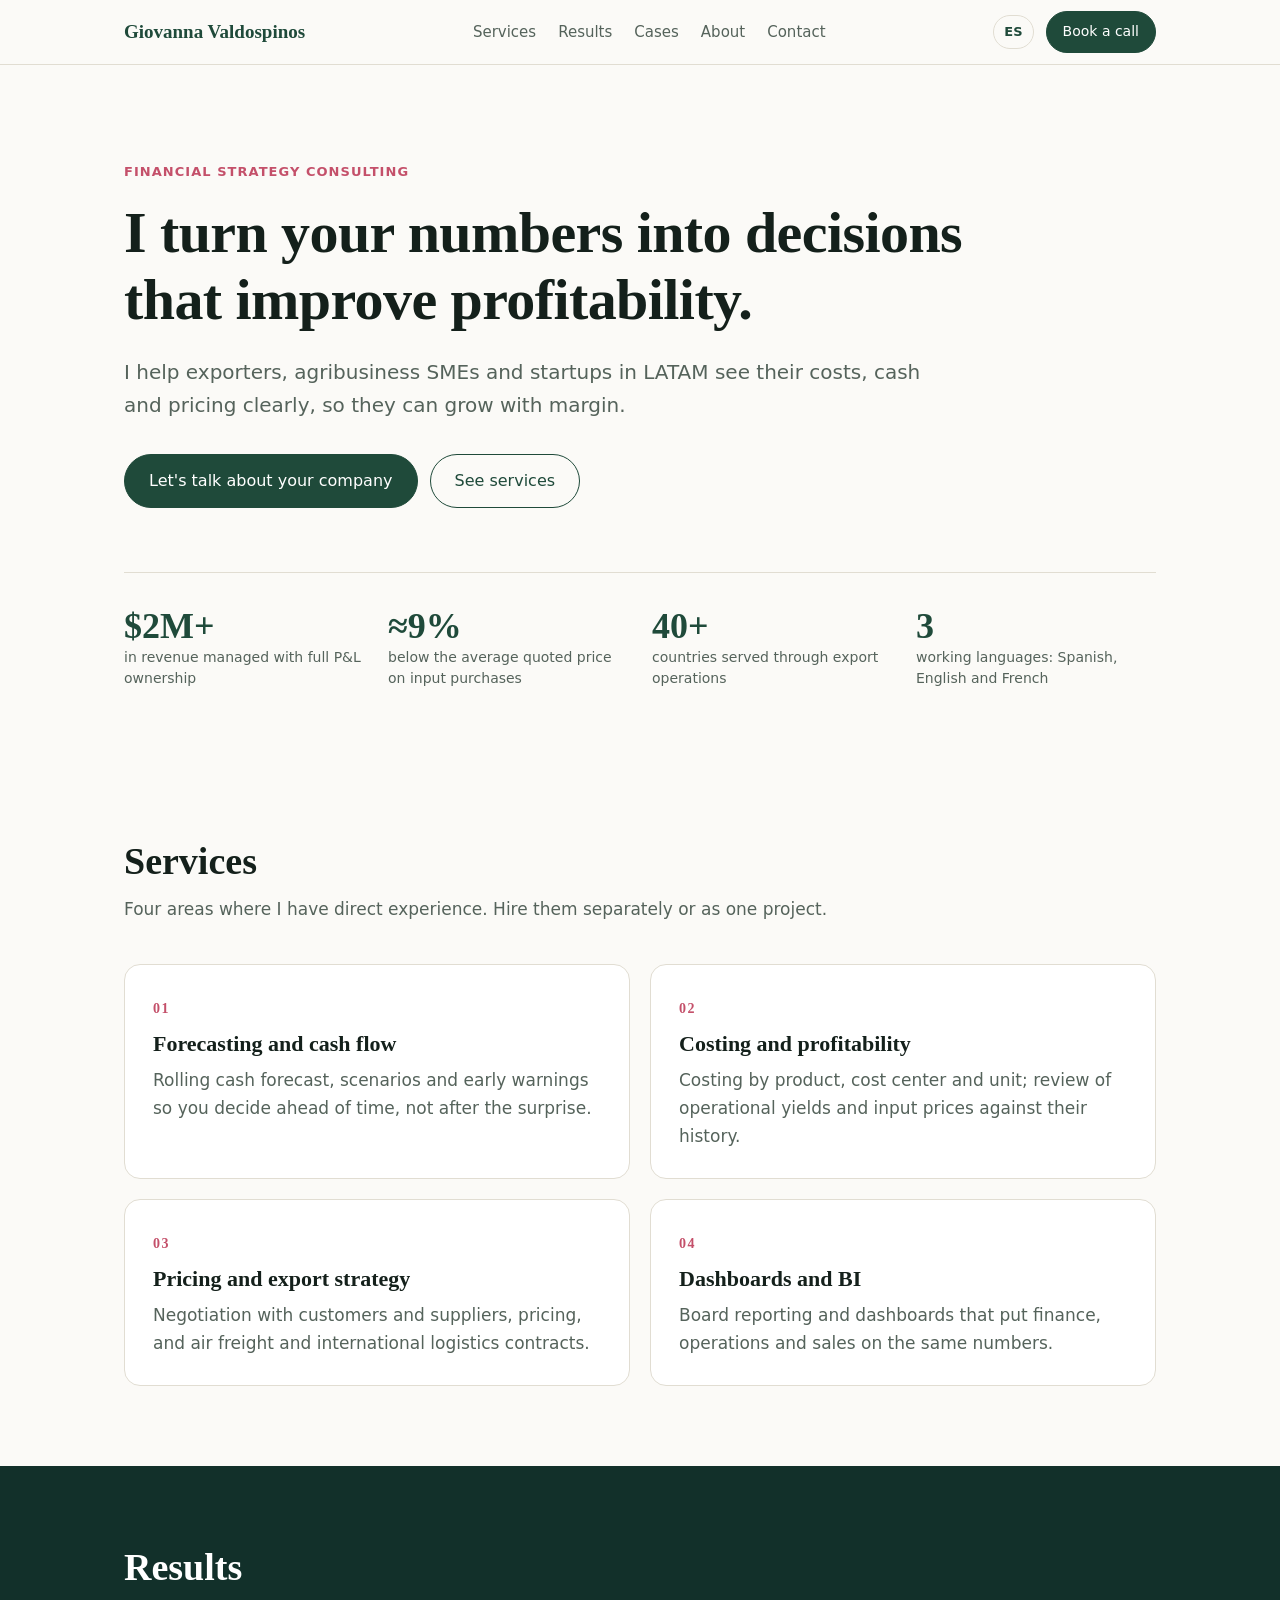
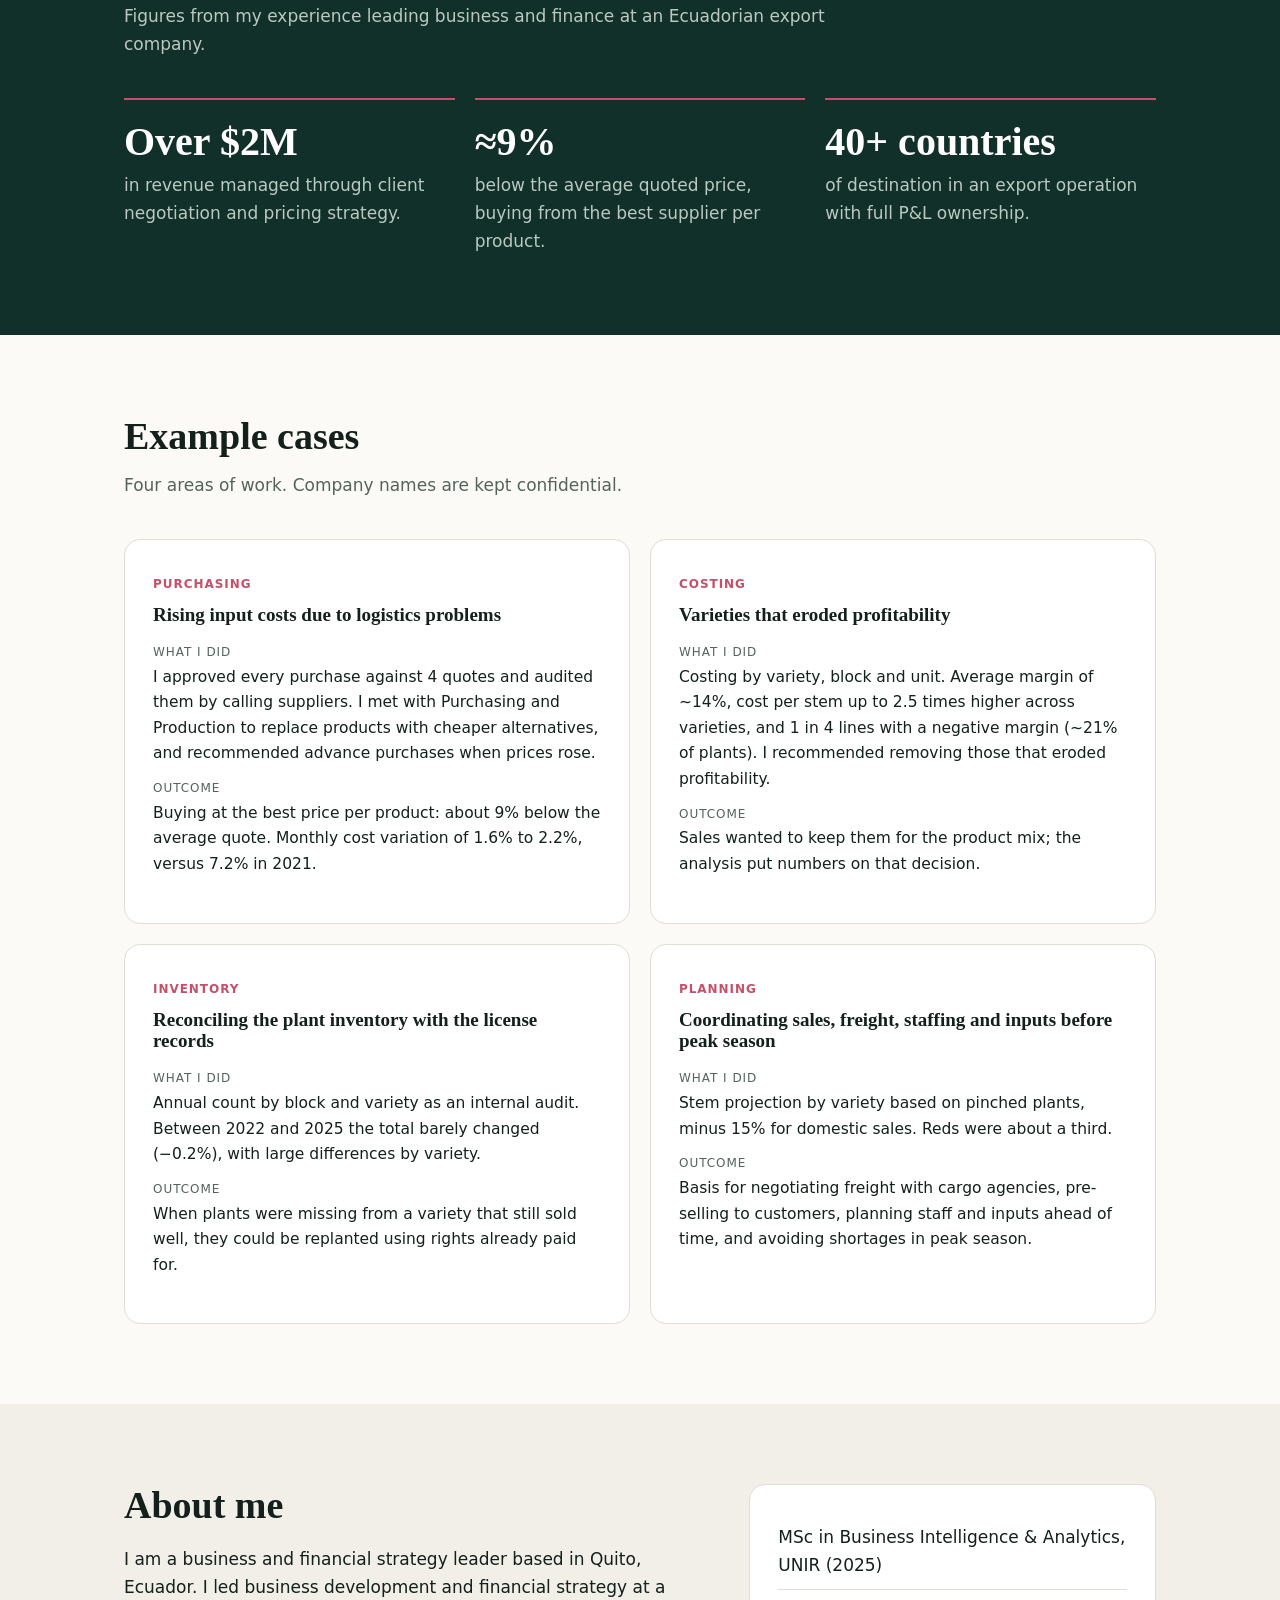
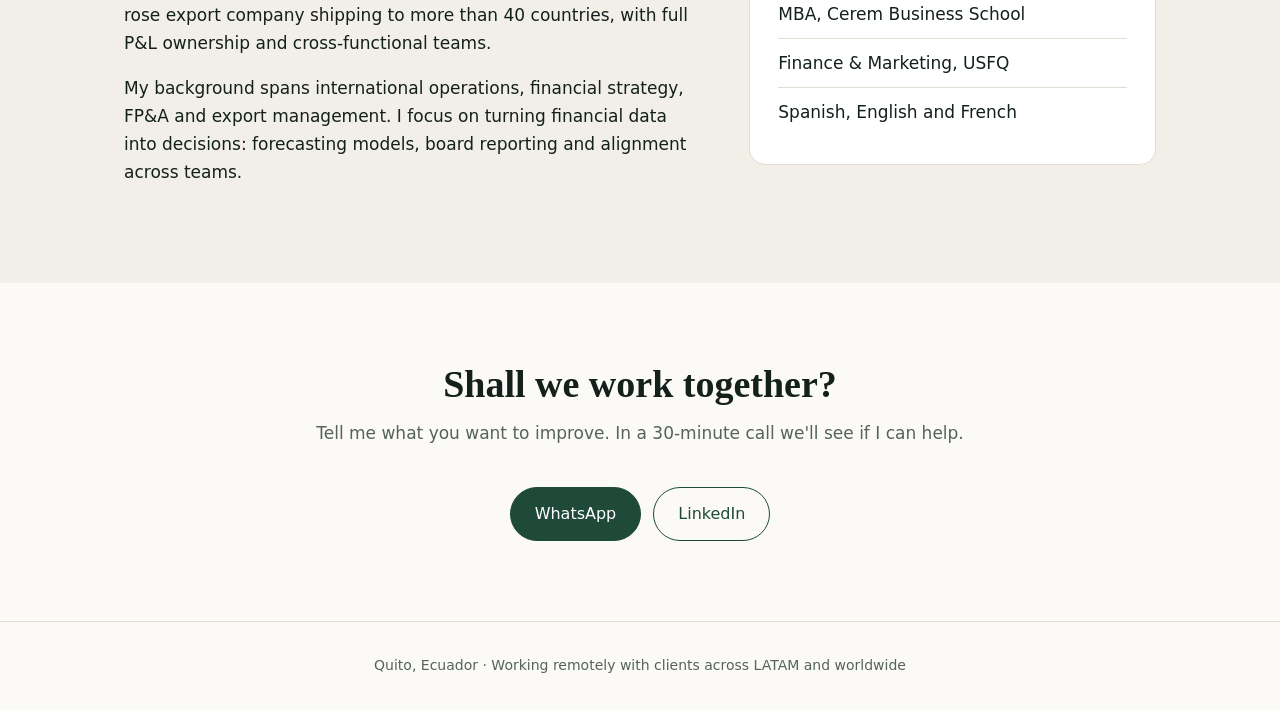
==== commit b1162e4a: "Update index.html" ====
--- a/en/index.html
+++ b/en/index.html
@@ -10,10 +10,10 @@
 <main>
 <section class="hero"><div class="wrap"><p class="eyebrow">Financial strategy consulting</p><h1>I turn your numbers into decisions that improve profitability.</h1><p class="lead">I help exporters, agribusiness SMEs and startups in LATAM see their costs, cash and pricing clearly, so they can grow with margin.</p>
 <div class="actions"><a class="btn" href="#contact">Let's talk about your company</a><a class="btn ghost" href="#services">See services</a></div>
-<div class="stats"><div class="stat"><b>$2M+</b><span>in revenue managed with full P&L ownership</span></div><div class="stat"><b>≈10%</b><span>below the average quoted price on input purchases</span></div><div class="stat"><b>40+</b><span>countries served through export operations</span></div><div class="stat"><b>3</b><span>working languages: Spanish, English and French</span></div></div></div></section>
+<div class="stats"><div class="stat"><b>$2M+</b><span>in revenue managed with full P&L ownership</span></div><div class="stat"><b>≈9%</b><span>below the average quoted price on input purchases</span></div><div class="stat"><b>40+</b><span>countries served through export operations</span></div><div class="stat"><b>3</b><span>working languages: Spanish, English and French</span></div></div></div></section>
 <section id="services"><div class="wrap"><h2>Services</h2><p class="intro">Four areas where I have direct experience. Hire them separately or as one project.</p><div class="grid4"><article class="card"><span class="n">01</span><h3>Forecasting and cash flow</h3><p>Rolling cash forecast, scenarios and early warnings so you decide ahead of time, not after the surprise.</p></article><article class="card"><span class="n">02</span><h3>Costing and profitability</h3><p>Costing by product, cost center and unit; review of operational yields and input prices against their history.</p></article><article class="card"><span class="n">03</span><h3>Pricing and export strategy</h3><p>Negotiation with customers and suppliers, pricing, and air freight and international logistics contracts.</p></article><article class="card"><span class="n">04</span><h3>Dashboards and BI</h3><p>Board reporting and dashboards that put finance, operations and sales on the same numbers.</p></article></div></div></section>
-<section id="results" class="dark"><div class="wrap"><h2>Results</h2><p class="intro">Figures from my experience leading business and finance at an Ecuadorian export company.</p><div class="grid3"><div class="res"><b>Over $2M</b><p>in revenue managed through client negotiation and pricing strategy.</p></div><div class="res"><b>≈10%</b><p>below the average quoted price, buying from the best supplier per product.</p></div><div class="res"><b>40+ countries</b><p>of destination in an export operation with full P&L ownership.</p></div></div></div></section>
-<section id="cases"><div class="wrap"><h2>Example cases</h2><p class="intro">Four areas of work. Company names are kept confidential.</p><div class="grid2"><article class="case"><span class="tag">Purchasing</span><h3>Rising input costs due to logistics problems</h3><dl><dt>What I did</dt><dd>I approved every purchase against 4 quotes and audited them by calling suppliers. I met with Purchasing and Production to replace products with cheaper alternatives, and recommended advance purchases when prices rose.</dd><dt>Outcome</dt><dd>Buying at the best price per product: about 10% below the average quote. Monthly cost variation of 1.6% to 2.2%, versus 7.2% in 2021.</dd></dl></article><article class="case"><span class="tag">Costing</span><h3>Varieties that eroded profitability</h3><dl><dt>What I did</dt><dd>Costing by variety, block and unit. Average margin of ~14%, cost per stem up to 2.5 times higher across varieties, and 1 in 4 lines with a negative margin (~21% of plants). I recommended removing those that eroded profitability.</dd><dt>Outcome</dt><dd>Sales wanted to keep them for the product mix; the analysis put numbers on that decision.</dd></dl></article><article class="case"><span class="tag">Inventory</span><h3>Reconciling the plant inventory with the license records</h3><dl><dt>What I did</dt><dd>Annual count by block and variety as an internal audit. Between 2022 and 2025 the total barely changed (−0.2%), with large differences by variety.</dd><dt>Outcome</dt><dd>When plants were missing from a variety that still sold well, they could be replanted using rights already paid for.</dd></dl></article><article class="case"><span class="tag">Planning</span><h3>Coordinating sales, freight, staffing and inputs before peak season</h3><dl><dt>What I did</dt><dd>Stem projection by variety based on pinched plants, minus 15% for domestic sales. Reds were about a third.</dd><dt>Outcome</dt><dd>Basis for negotiating freight with cargo agencies, pre-selling to customers, planning staff and inputs ahead of time, and avoiding shortages in peak season.</dd></dl></article></div></div></section>
+<section id="results" class="dark"><div class="wrap"><h2>Results</h2><p class="intro">Figures from my experience leading business and finance at an Ecuadorian export company.</p><div class="grid3"><div class="res"><b>Over $2M</b><p>in revenue managed through client negotiation and pricing strategy.</p></div><div class="res"><b>≈9%</b><p>below the average quoted price, buying from the best supplier per product.</p></div><div class="res"><b>40+ countries</b><p>of destination in an export operation with full P&L ownership.</p></div></div></div></section>
+<section id="cases"><div class="wrap"><h2>Example cases</h2><p class="intro">Four areas of work. Company names are kept confidential.</p><div class="grid2"><article class="case"><span class="tag">Purchasing</span><h3>Rising input costs due to logistics problems</h3><dl><dt>What I did</dt><dd>I approved every purchase against 4 quotes and audited them by calling suppliers. I met with Purchasing and Production to replace products with cheaper alternatives, and recommended advance purchases when prices rose.</dd><dt>Outcome</dt><dd>Buying at the best price per product: about 9% below the average quote. Monthly cost variation of 1.6% to 2.2%, versus 7.2% in 2021.</dd></dl></article><article class="case"><span class="tag">Costing</span><h3>Varieties that eroded profitability</h3><dl><dt>What I did</dt><dd>Costing by variety, block and unit. Average margin of ~14%, cost per stem up to 2.5 times higher across varieties, and 1 in 4 lines with a negative margin (~21% of plants). I recommended removing those that eroded profitability.</dd><dt>Outcome</dt><dd>Sales wanted to keep them for the product mix; the analysis put numbers on that decision.</dd></dl></article><article class="case"><span class="tag">Inventory</span><h3>Reconciling the plant inventory with the license records</h3><dl><dt>What I did</dt><dd>Annual count by block and variety as an internal audit. Between 2022 and 2025 the total barely changed (−0.2%), with large differences by variety.</dd><dt>Outcome</dt><dd>When plants were missing from a variety that still sold well, they could be replanted using rights already paid for.</dd></dl></article><article class="case"><span class="tag">Planning</span><h3>Coordinating sales, freight, staffing and inputs before peak season</h3><dl><dt>What I did</dt><dd>Stem projection by variety based on pinched plants, minus 15% for domestic sales. Reds were about a third.</dd><dt>Outcome</dt><dd>Basis for negotiating freight with cargo agencies, pre-selling to customers, planning staff and inputs ahead of time, and avoiding shortages in peak season.</dd></dl></article></div></div></section>
 <section id="about" class="soft"><div class="wrap two"><div><h2>About me</h2><p>I am a business and financial strategy leader based in Quito, Ecuador. I led business development and financial strategy at a rose export company shipping to more than 40 countries, with full P&L ownership and cross-functional teams.</p><p>My background spans international operations, financial strategy, FP&A and export management. I focus on turning financial data into decisions: forecasting models, board reporting and alignment across teams.</p></div><ul class="creds"><li>MSc in Business Intelligence & Analytics, UNIR (2025)</li><li>MBA, Cerem Business School</li><li>Finance & Marketing, USFQ</li><li>Spanish, English and French</li></ul></div></section>
 <section id="contact" class="contact"><div class="wrap"><h2>Shall we work together?</h2><p class="intro">Tell me what you want to improve. In a 30-minute call we'll see if I can help.</p>
 <div class="actions"><a class="btn" href="https://wa.me/593990632635">WhatsApp</a><a class="btn ghost" href="https://www.linkedin.com/in/giovanna-valdospinos/">LinkedIn</a></div></div></section>
--- a/assets/style.css
+++ b/assets/style.css
@@ -34,5 +34,5 @@
 footer{padding:32px 0;border-top:1px solid var(--line);color:var(--muted);font-size:14px;text-align:center}
 @media(max-width:820px){nav{display:none}.stats{grid-template-columns:repeat(2,1fr)}.grid4,.grid3,.two{grid-template-columns:1fr}.hero{padding:56px 0 40px}section{padding:56px 0}}
 .brand{white-space:nowrap}.btn.sm{white-space:nowrap}
-@media(max-width:520px){.btn.sm{display:none}.brand{font-size:17px}}
-.soon{color:var(--muted);font-style:italic}
+.grid2{display:grid;grid-template-columns:repeat(2,1fr);gap:20px}
+@media(max-width:820px){.grid2{grid-template-columns:1fr}}
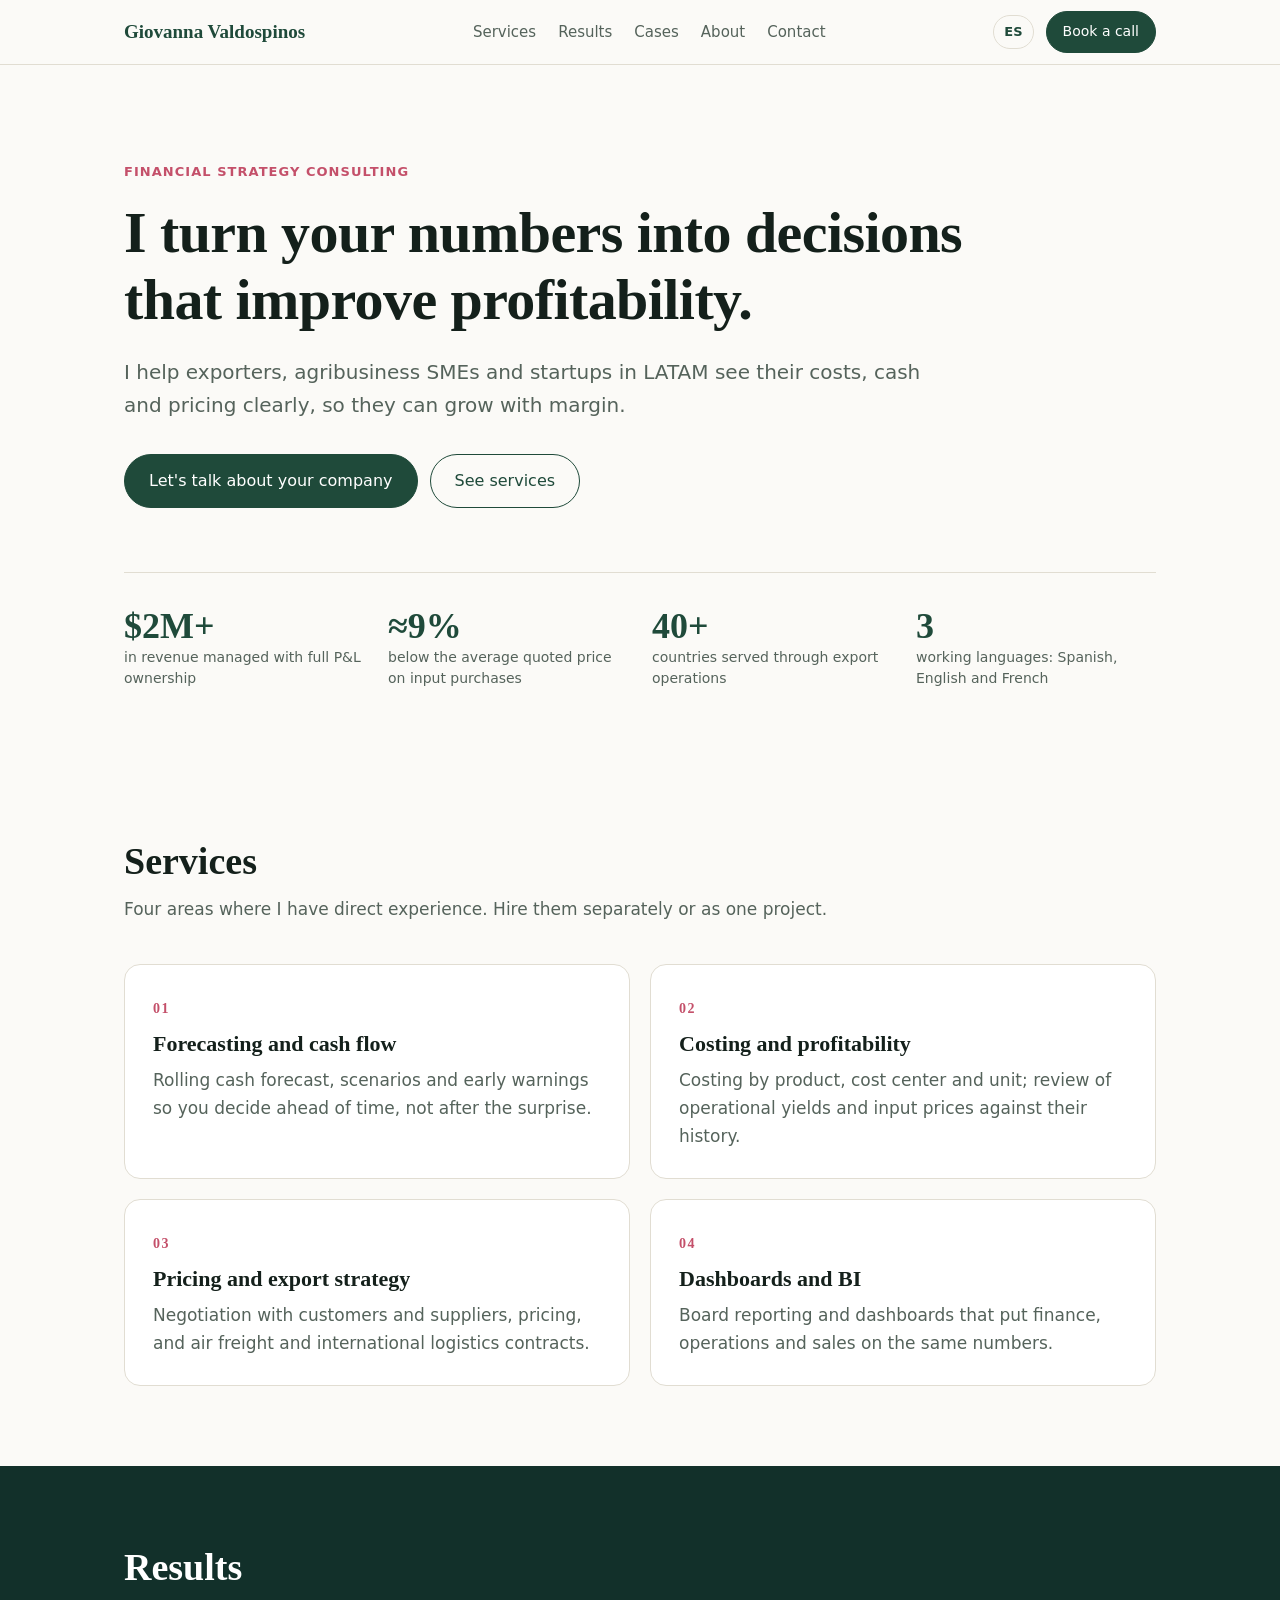
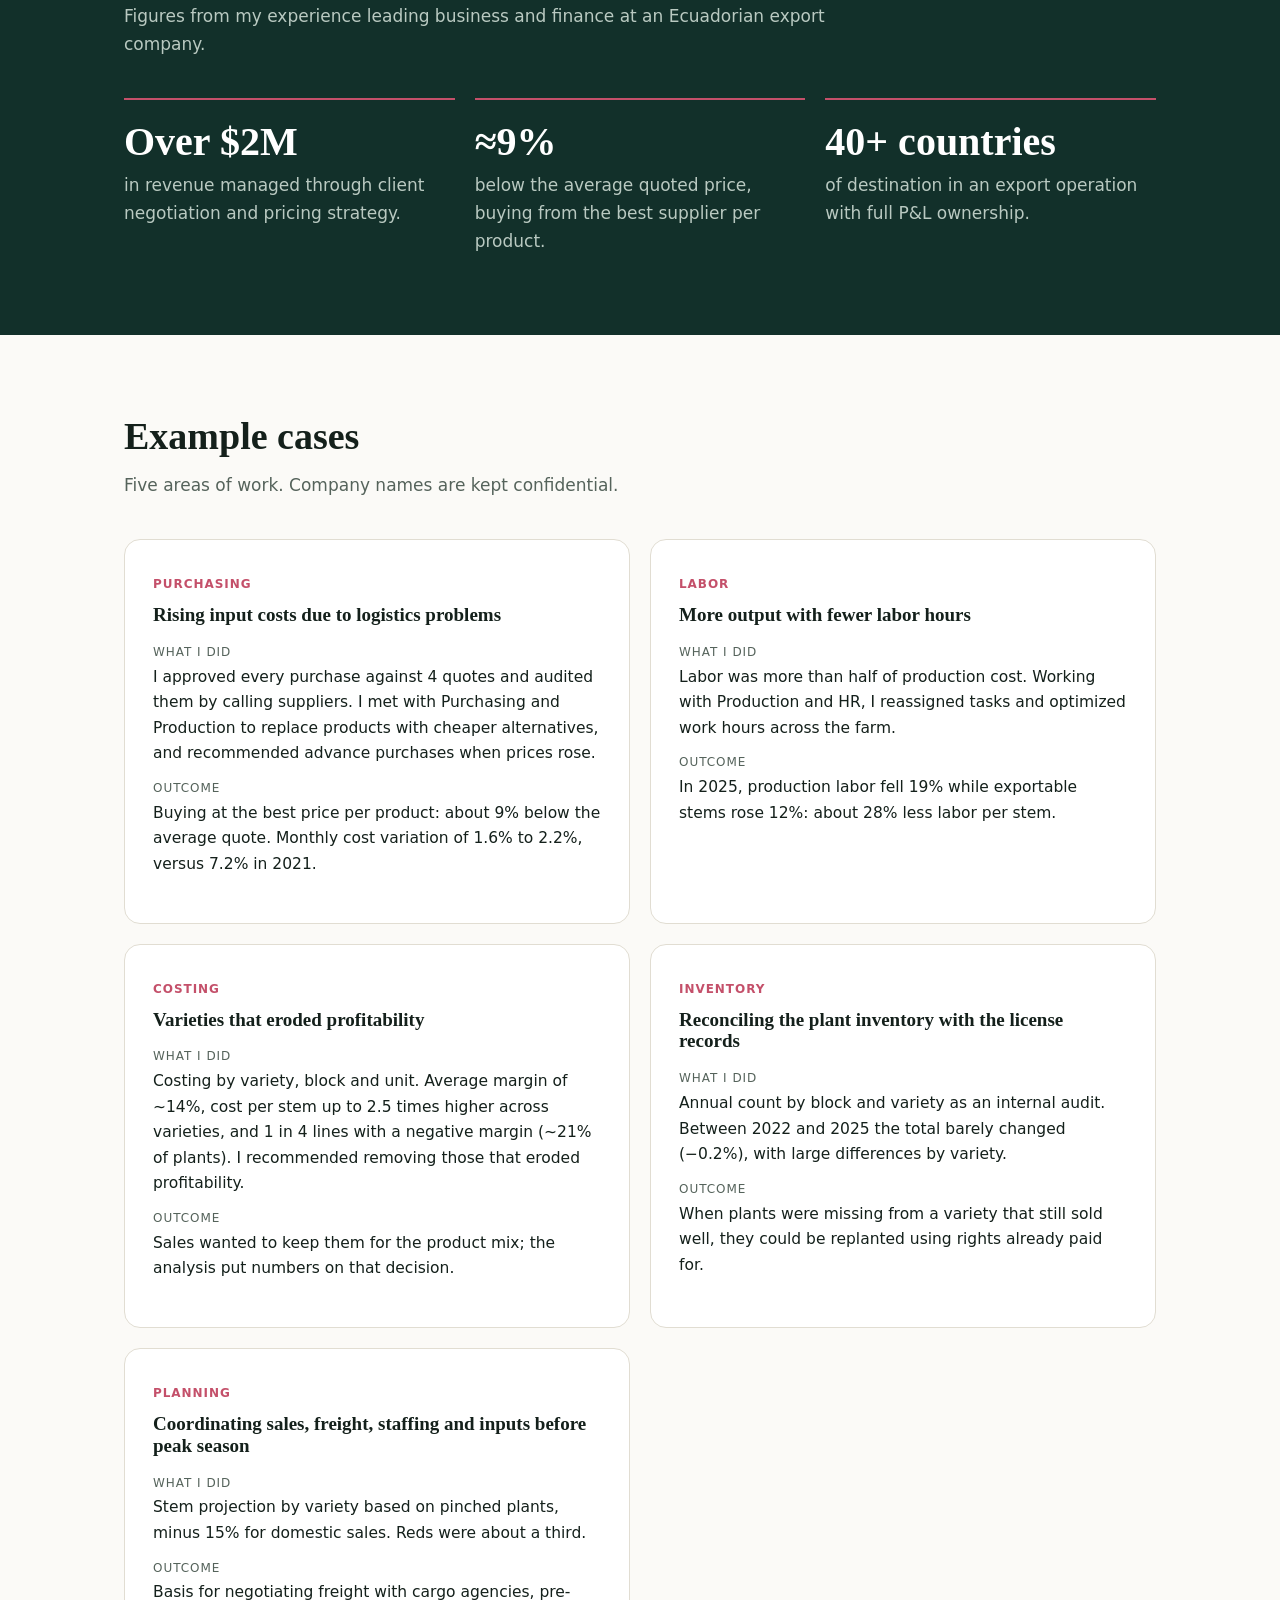
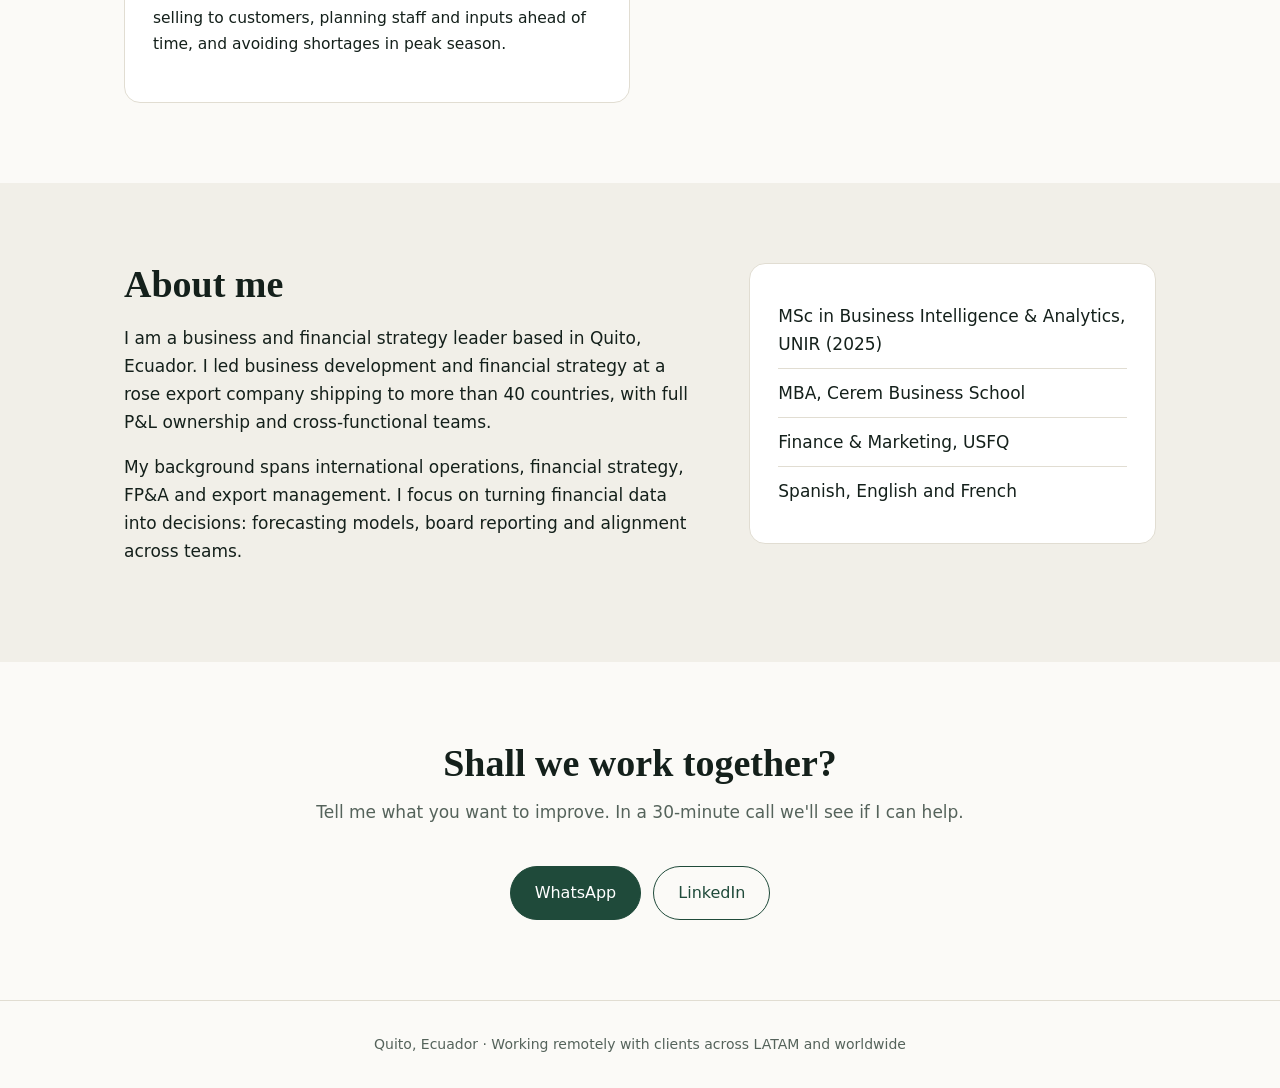
==== commit 2ab3861b: "Update index.html" ====
--- a/en/index.html
+++ b/en/index.html
@@ -13,7 +13,7 @@
 <div class="stats"><div class="stat"><b>$2M+</b><span>in revenue managed with full P&L ownership</span></div><div class="stat"><b>≈9%</b><span>below the average quoted price on input purchases</span></div><div class="stat"><b>40+</b><span>countries served through export operations</span></div><div class="stat"><b>3</b><span>working languages: Spanish, English and French</span></div></div></div></section>
 <section id="services"><div class="wrap"><h2>Services</h2><p class="intro">Four areas where I have direct experience. Hire them separately or as one project.</p><div class="grid4"><article class="card"><span class="n">01</span><h3>Forecasting and cash flow</h3><p>Rolling cash forecast, scenarios and early warnings so you decide ahead of time, not after the surprise.</p></article><article class="card"><span class="n">02</span><h3>Costing and profitability</h3><p>Costing by product, cost center and unit; review of operational yields and input prices against their history.</p></article><article class="card"><span class="n">03</span><h3>Pricing and export strategy</h3><p>Negotiation with customers and suppliers, pricing, and air freight and international logistics contracts.</p></article><article class="card"><span class="n">04</span><h3>Dashboards and BI</h3><p>Board reporting and dashboards that put finance, operations and sales on the same numbers.</p></article></div></div></section>
 <section id="results" class="dark"><div class="wrap"><h2>Results</h2><p class="intro">Figures from my experience leading business and finance at an Ecuadorian export company.</p><div class="grid3"><div class="res"><b>Over $2M</b><p>in revenue managed through client negotiation and pricing strategy.</p></div><div class="res"><b>≈9%</b><p>below the average quoted price, buying from the best supplier per product.</p></div><div class="res"><b>40+ countries</b><p>of destination in an export operation with full P&L ownership.</p></div></div></div></section>
-<section id="cases"><div class="wrap"><h2>Example cases</h2><p class="intro">Four areas of work. Company names are kept confidential.</p><div class="grid2"><article class="case"><span class="tag">Purchasing</span><h3>Rising input costs due to logistics problems</h3><dl><dt>What I did</dt><dd>I approved every purchase against 4 quotes and audited them by calling suppliers. I met with Purchasing and Production to replace products with cheaper alternatives, and recommended advance purchases when prices rose.</dd><dt>Outcome</dt><dd>Buying at the best price per product: about 9% below the average quote. Monthly cost variation of 1.6% to 2.2%, versus 7.2% in 2021.</dd></dl></article><article class="case"><span class="tag">Costing</span><h3>Varieties that eroded profitability</h3><dl><dt>What I did</dt><dd>Costing by variety, block and unit. Average margin of ~14%, cost per stem up to 2.5 times higher across varieties, and 1 in 4 lines with a negative margin (~21% of plants). I recommended removing those that eroded profitability.</dd><dt>Outcome</dt><dd>Sales wanted to keep them for the product mix; the analysis put numbers on that decision.</dd></dl></article><article class="case"><span class="tag">Inventory</span><h3>Reconciling the plant inventory with the license records</h3><dl><dt>What I did</dt><dd>Annual count by block and variety as an internal audit. Between 2022 and 2025 the total barely changed (−0.2%), with large differences by variety.</dd><dt>Outcome</dt><dd>When plants were missing from a variety that still sold well, they could be replanted using rights already paid for.</dd></dl></article><article class="case"><span class="tag">Planning</span><h3>Coordinating sales, freight, staffing and inputs before peak season</h3><dl><dt>What I did</dt><dd>Stem projection by variety based on pinched plants, minus 15% for domestic sales. Reds were about a third.</dd><dt>Outcome</dt><dd>Basis for negotiating freight with cargo agencies, pre-selling to customers, planning staff and inputs ahead of time, and avoiding shortages in peak season.</dd></dl></article></div></div></section>
+<section id="cases"><div class="wrap"><h2>Example cases</h2><p class="intro">Five areas of work. Company names are kept confidential.</p><div class="grid2"><article class="case"><span class="tag">Purchasing</span><h3>Rising input costs due to logistics problems</h3><dl><dt>What I did</dt><dd>I approved every purchase against 4 quotes and audited them by calling suppliers. I met with Purchasing and Production to replace products with cheaper alternatives, and recommended advance purchases when prices rose.</dd><dt>Outcome</dt><dd>Buying at the best price per product: about 9% below the average quote. Monthly cost variation of 1.6% to 2.2%, versus 7.2% in 2021.</dd></dl></article><article class="case"><span class="tag">Labor</span><h3>More output with fewer labor hours</h3><dl><dt>What I did</dt><dd>Labor was more than half of production cost. Working with Production and HR, I reassigned tasks and optimized work hours across the farm.</dd><dt>Outcome</dt><dd>In 2025, production labor fell 19% while exportable stems rose 12%: about 28% less labor per stem.</dd></dl></article><article class="case"><span class="tag">Costing</span><h3>Varieties that eroded profitability</h3><dl><dt>What I did</dt><dd>Costing by variety, block and unit. Average margin of ~14%, cost per stem up to 2.5 times higher across varieties, and 1 in 4 lines with a negative margin (~21% of plants). I recommended removing those that eroded profitability.</dd><dt>Outcome</dt><dd>Sales wanted to keep them for the product mix; the analysis put numbers on that decision.</dd></dl></article><article class="case"><span class="tag">Inventory</span><h3>Reconciling the plant inventory with the license records</h3><dl><dt>What I did</dt><dd>Annual count by block and variety as an internal audit. Between 2022 and 2025 the total barely changed (−0.2%), with large differences by variety.</dd><dt>Outcome</dt><dd>When plants were missing from a variety that still sold well, they could be replanted using rights already paid for.</dd></dl></article><article class="case"><span class="tag">Planning</span><h3>Coordinating sales, freight, staffing and inputs before peak season</h3><dl><dt>What I did</dt><dd>Stem projection by variety based on pinched plants, minus 15% for domestic sales. Reds were about a third.</dd><dt>Outcome</dt><dd>Basis for negotiating freight with cargo agencies, pre-selling to customers, planning staff and inputs ahead of time, and avoiding shortages in peak season.</dd></dl></article></div></div></section>
 <section id="about" class="soft"><div class="wrap two"><div><h2>About me</h2><p>I am a business and financial strategy leader based in Quito, Ecuador. I led business development and financial strategy at a rose export company shipping to more than 40 countries, with full P&L ownership and cross-functional teams.</p><p>My background spans international operations, financial strategy, FP&A and export management. I focus on turning financial data into decisions: forecasting models, board reporting and alignment across teams.</p></div><ul class="creds"><li>MSc in Business Intelligence & Analytics, UNIR (2025)</li><li>MBA, Cerem Business School</li><li>Finance & Marketing, USFQ</li><li>Spanish, English and French</li></ul></div></section>
 <section id="contact" class="contact"><div class="wrap"><h2>Shall we work together?</h2><p class="intro">Tell me what you want to improve. In a 30-minute call we'll see if I can help.</p>
 <div class="actions"><a class="btn" href="https://wa.me/593990632635">WhatsApp</a><a class="btn ghost" href="https://www.linkedin.com/in/giovanna-valdospinos/">LinkedIn</a></div></div></section>
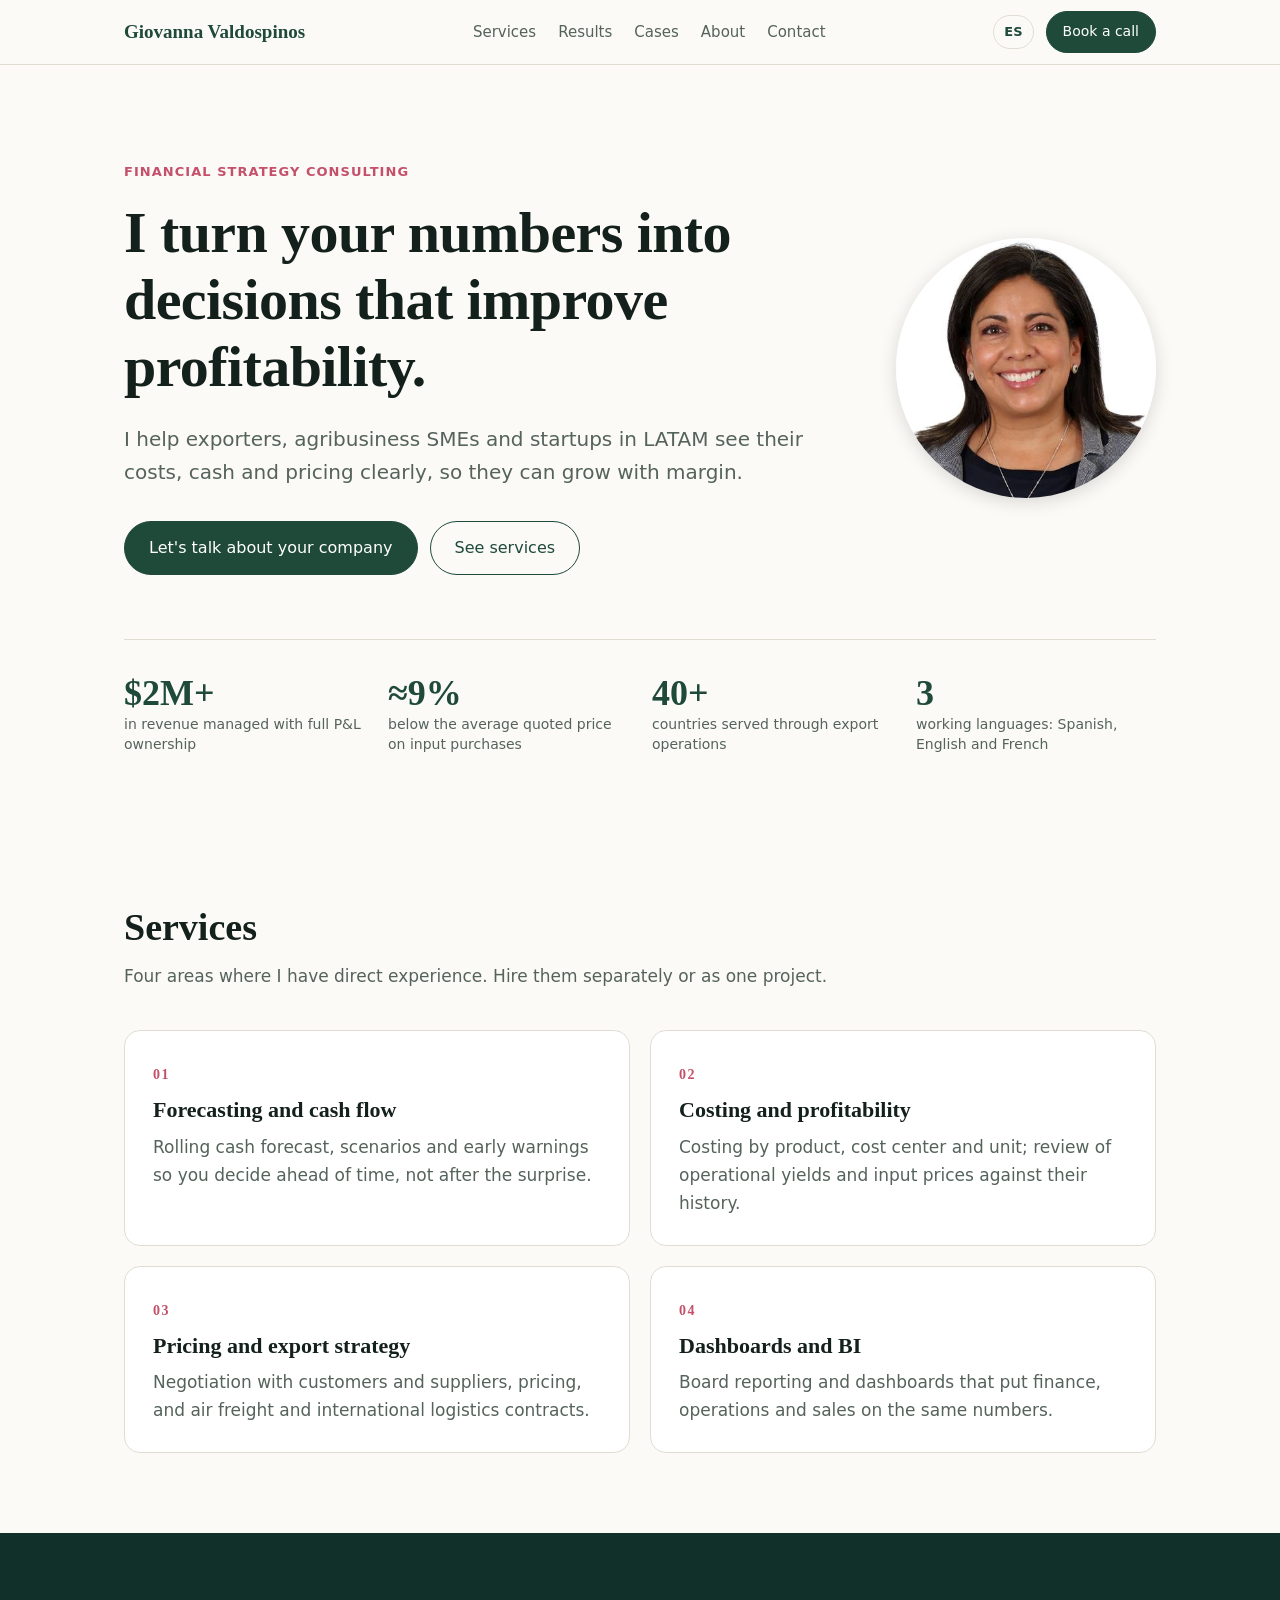
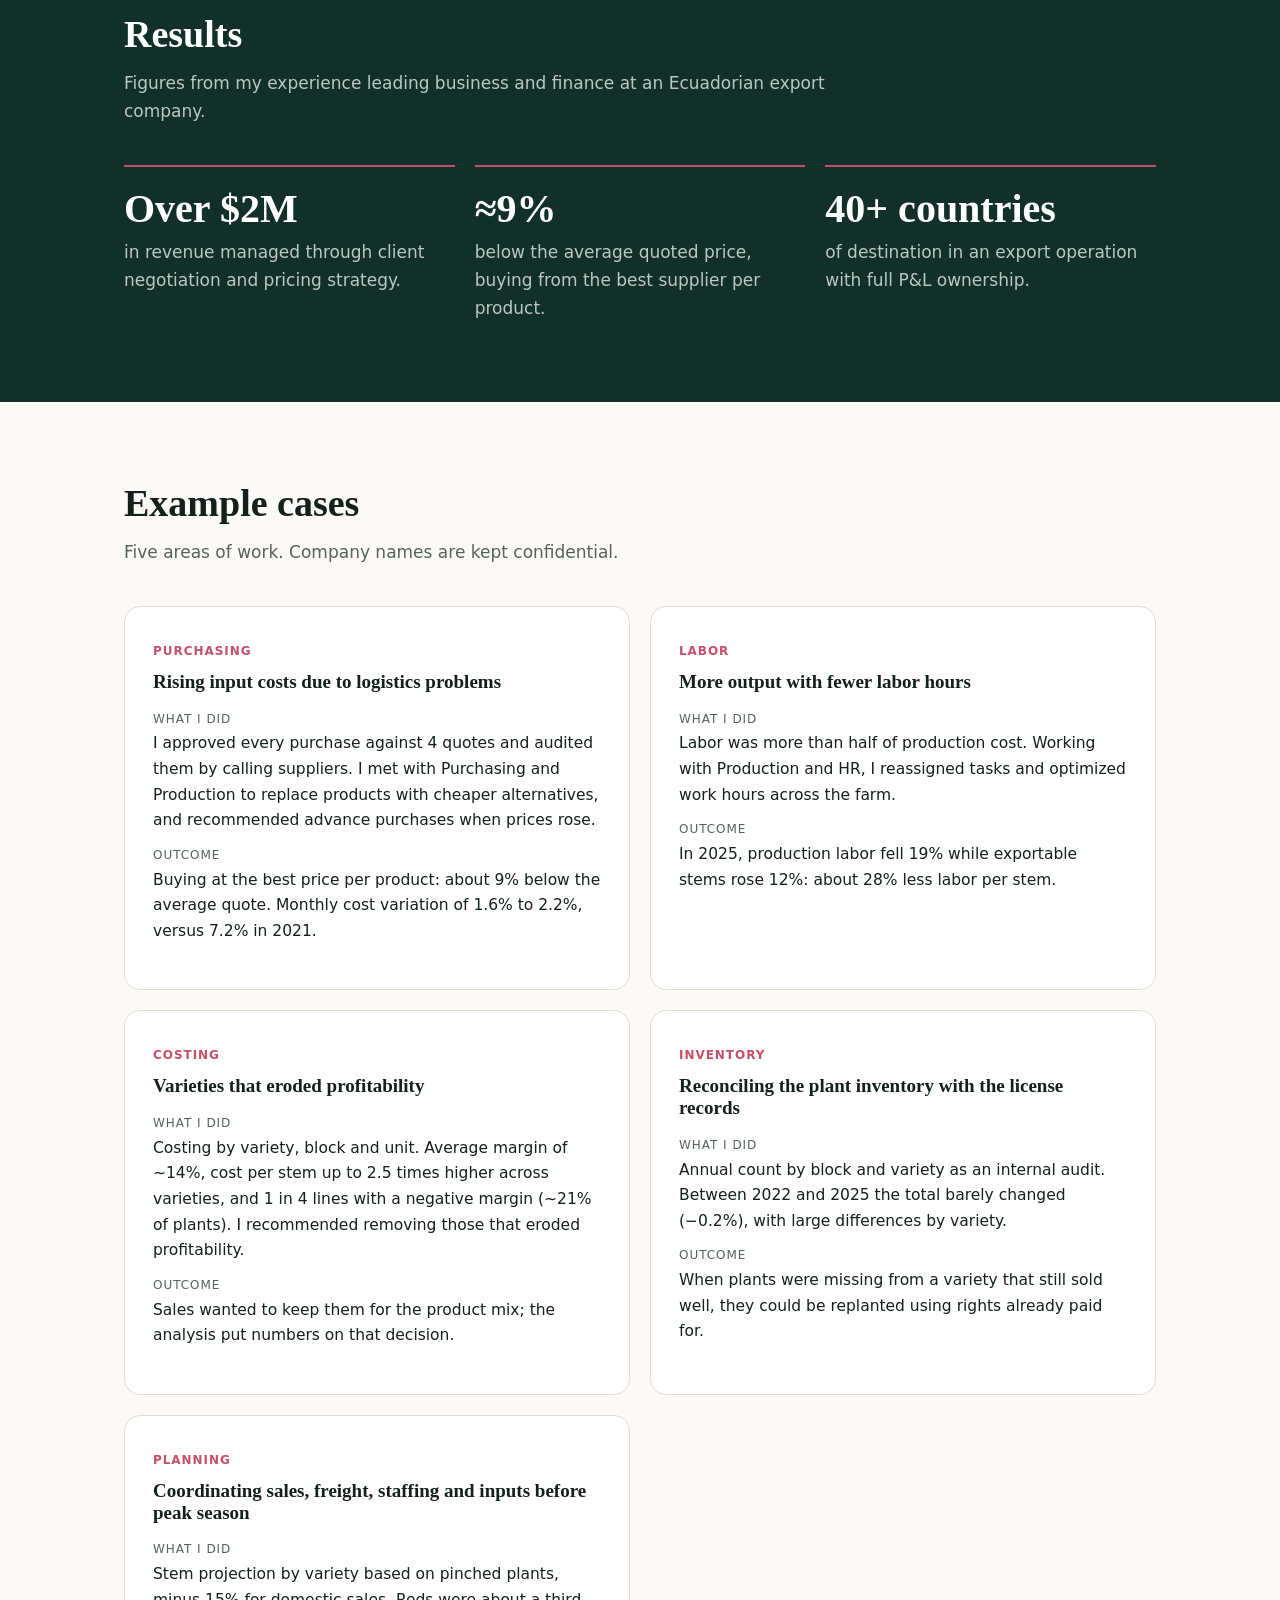
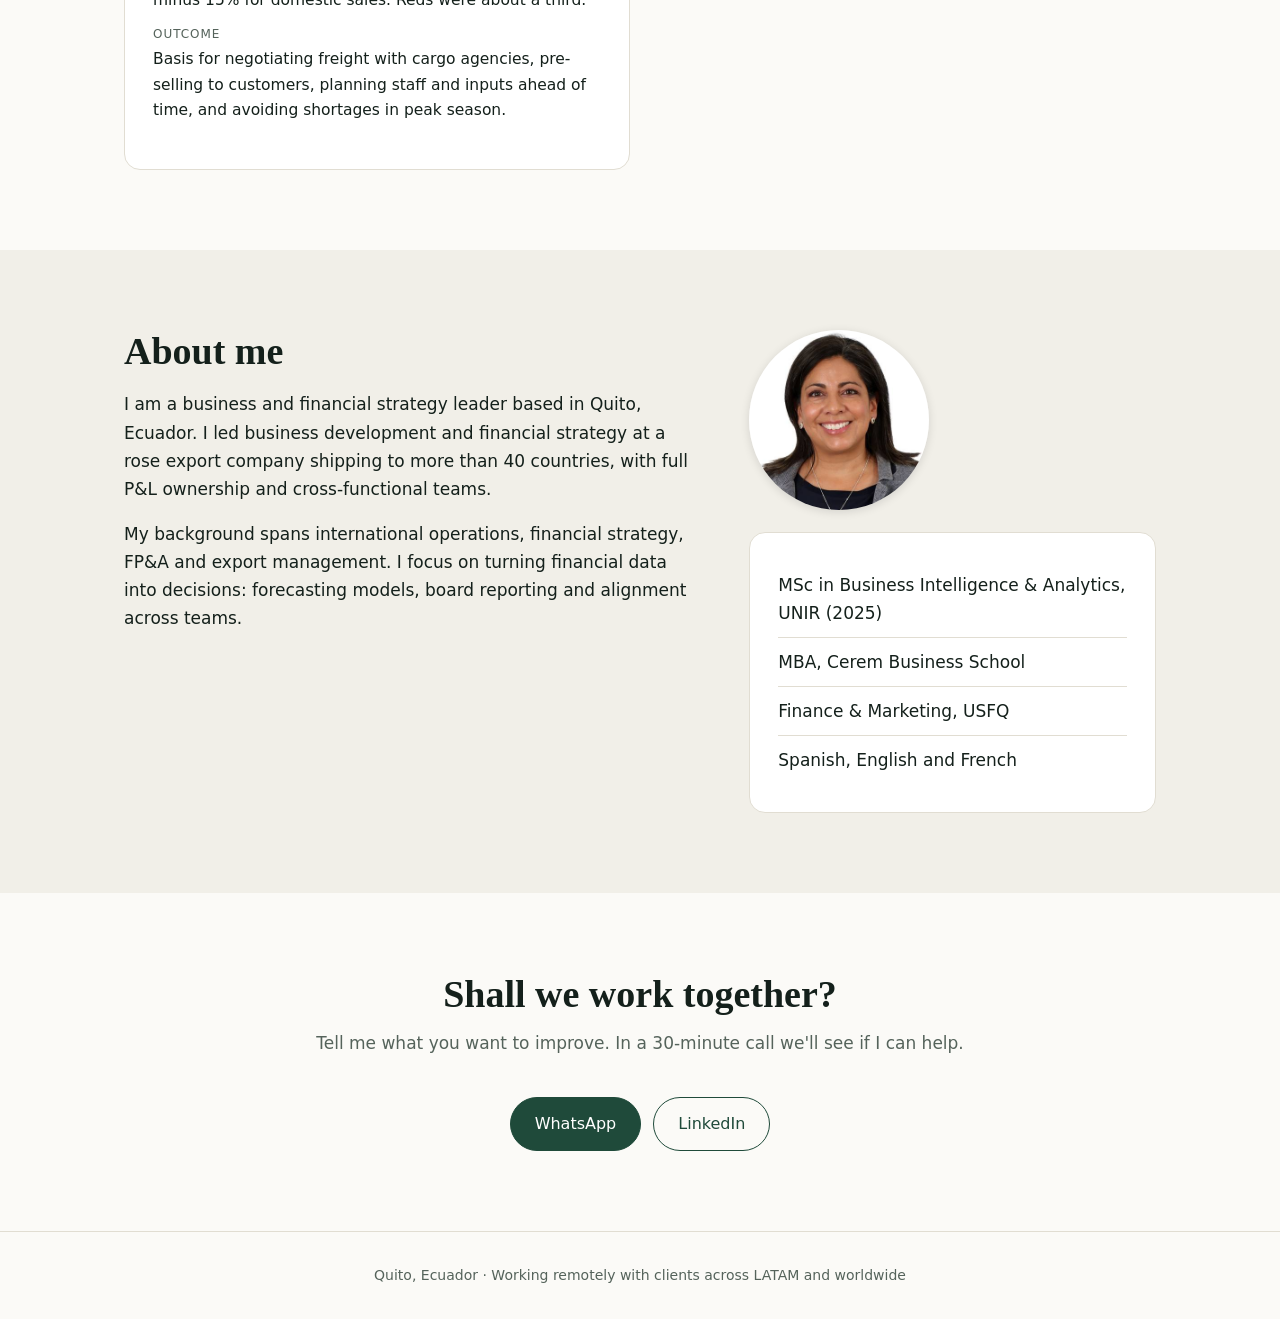
==== commit 6dc766e3: "Update index.html" ====
--- a/en/index.html
+++ b/en/index.html
@@ -8,13 +8,13 @@
 <header class="top"><div class="wrap bar"><a class="brand" href="#">Giovanna Valdospinos</a>
 <nav><a href="#services">Services</a><a href="#results">Results</a><a href="#cases">Cases</a><a href="#about">About</a><a href="#contact">Contact</a></nav><div class="right"><a class="lang" href="../">ES</a><a class="btn sm" href="#contact">Book a call</a></div></div></header>
 <main>
-<section class="hero"><div class="wrap"><p class="eyebrow">Financial strategy consulting</p><h1>I turn your numbers into decisions that improve profitability.</h1><p class="lead">I help exporters, agribusiness SMEs and startups in LATAM see their costs, cash and pricing clearly, so they can grow with margin.</p>
-<div class="actions"><a class="btn" href="#contact">Let's talk about your company</a><a class="btn ghost" href="#services">See services</a></div>
+<section class="hero"><div class="wrap"><div style="display:flex;flex-wrap:wrap;align-items:center;gap:32px 56px"><div style="flex:1 1 440px;min-width:0"><p class="eyebrow">Financial strategy consulting</p><h1>I turn your numbers into decisions that improve profitability.</h1><p class="lead">I help exporters, agribusiness SMEs and startups in LATAM see their costs, cash and pricing clearly, so they can grow with margin.</p>
+<div class="actions"><a class="btn" href="#contact">Let's talk about your company</a><a class="btn ghost" href="#services">See services</a></div></div><img src="../assets/foto.jpg" alt="Giovanna Valdospinos" width="260" height="260" style="width:260px;max-width:100%;height:auto;aspect-ratio:1/1;border-radius:50%;object-fit:cover;box-shadow:0 4px 18px rgba(0,0,0,.14)"></div>
 <div class="stats"><div class="stat"><b>$2M+</b><span>in revenue managed with full P&L ownership</span></div><div class="stat"><b>≈9%</b><span>below the average quoted price on input purchases</span></div><div class="stat"><b>40+</b><span>countries served through export operations</span></div><div class="stat"><b>3</b><span>working languages: Spanish, English and French</span></div></div></div></section>
 <section id="services"><div class="wrap"><h2>Services</h2><p class="intro">Four areas where I have direct experience. Hire them separately or as one project.</p><div class="grid4"><article class="card"><span class="n">01</span><h3>Forecasting and cash flow</h3><p>Rolling cash forecast, scenarios and early warnings so you decide ahead of time, not after the surprise.</p></article><article class="card"><span class="n">02</span><h3>Costing and profitability</h3><p>Costing by product, cost center and unit; review of operational yields and input prices against their history.</p></article><article class="card"><span class="n">03</span><h3>Pricing and export strategy</h3><p>Negotiation with customers and suppliers, pricing, and air freight and international logistics contracts.</p></article><article class="card"><span class="n">04</span><h3>Dashboards and BI</h3><p>Board reporting and dashboards that put finance, operations and sales on the same numbers.</p></article></div></div></section>
 <section id="results" class="dark"><div class="wrap"><h2>Results</h2><p class="intro">Figures from my experience leading business and finance at an Ecuadorian export company.</p><div class="grid3"><div class="res"><b>Over $2M</b><p>in revenue managed through client negotiation and pricing strategy.</p></div><div class="res"><b>≈9%</b><p>below the average quoted price, buying from the best supplier per product.</p></div><div class="res"><b>40+ countries</b><p>of destination in an export operation with full P&L ownership.</p></div></div></div></section>
 <section id="cases"><div class="wrap"><h2>Example cases</h2><p class="intro">Five areas of work. Company names are kept confidential.</p><div class="grid2"><article class="case"><span class="tag">Purchasing</span><h3>Rising input costs due to logistics problems</h3><dl><dt>What I did</dt><dd>I approved every purchase against 4 quotes and audited them by calling suppliers. I met with Purchasing and Production to replace products with cheaper alternatives, and recommended advance purchases when prices rose.</dd><dt>Outcome</dt><dd>Buying at the best price per product: about 9% below the average quote. Monthly cost variation of 1.6% to 2.2%, versus 7.2% in 2021.</dd></dl></article><article class="case"><span class="tag">Labor</span><h3>More output with fewer labor hours</h3><dl><dt>What I did</dt><dd>Labor was more than half of production cost. Working with Production and HR, I reassigned tasks and optimized work hours across the farm.</dd><dt>Outcome</dt><dd>In 2025, production labor fell 19% while exportable stems rose 12%: about 28% less labor per stem.</dd></dl></article><article class="case"><span class="tag">Costing</span><h3>Varieties that eroded profitability</h3><dl><dt>What I did</dt><dd>Costing by variety, block and unit. Average margin of ~14%, cost per stem up to 2.5 times higher across varieties, and 1 in 4 lines with a negative margin (~21% of plants). I recommended removing those that eroded profitability.</dd><dt>Outcome</dt><dd>Sales wanted to keep them for the product mix; the analysis put numbers on that decision.</dd></dl></article><article class="case"><span class="tag">Inventory</span><h3>Reconciling the plant inventory with the license records</h3><dl><dt>What I did</dt><dd>Annual count by block and variety as an internal audit. Between 2022 and 2025 the total barely changed (−0.2%), with large differences by variety.</dd><dt>Outcome</dt><dd>When plants were missing from a variety that still sold well, they could be replanted using rights already paid for.</dd></dl></article><article class="case"><span class="tag">Planning</span><h3>Coordinating sales, freight, staffing and inputs before peak season</h3><dl><dt>What I did</dt><dd>Stem projection by variety based on pinched plants, minus 15% for domestic sales. Reds were about a third.</dd><dt>Outcome</dt><dd>Basis for negotiating freight with cargo agencies, pre-selling to customers, planning staff and inputs ahead of time, and avoiding shortages in peak season.</dd></dl></article></div></div></section>
-<section id="about" class="soft"><div class="wrap two"><div><h2>About me</h2><p>I am a business and financial strategy leader based in Quito, Ecuador. I led business development and financial strategy at a rose export company shipping to more than 40 countries, with full P&L ownership and cross-functional teams.</p><p>My background spans international operations, financial strategy, FP&A and export management. I focus on turning financial data into decisions: forecasting models, board reporting and alignment across teams.</p></div><ul class="creds"><li>MSc in Business Intelligence & Analytics, UNIR (2025)</li><li>MBA, Cerem Business School</li><li>Finance & Marketing, USFQ</li><li>Spanish, English and French</li></ul></div></section>
+<section id="about" class="soft"><div class="wrap two"><div><h2>About me</h2><p>I am a business and financial strategy leader based in Quito, Ecuador. I led business development and financial strategy at a rose export company shipping to more than 40 countries, with full P&L ownership and cross-functional teams.</p><p>My background spans international operations, financial strategy, FP&A and export management. I focus on turning financial data into decisions: forecasting models, board reporting and alignment across teams.</p></div><div><img src="../assets/foto.jpg" alt="Giovanna Valdospinos" width="180" height="180" style="width:180px;height:180px;border-radius:50%;object-fit:cover;display:block;margin:0 0 22px;box-shadow:0 2px 10px rgba(0,0,0,.12)"><ul class="creds"><li>MSc in Business Intelligence & Analytics, UNIR (2025)</li><li>MBA, Cerem Business School</li><li>Finance & Marketing, USFQ</li><li>Spanish, English and French</li></ul></div></div></section>
 <section id="contact" class="contact"><div class="wrap"><h2>Shall we work together?</h2><p class="intro">Tell me what you want to improve. In a 30-minute call we'll see if I can help.</p>
 <div class="actions"><a class="btn" href="https://wa.me/593990632635">WhatsApp</a><a class="btn ghost" href="https://www.linkedin.com/in/giovanna-valdospinos/">LinkedIn</a></div></div></section>
 </main>
